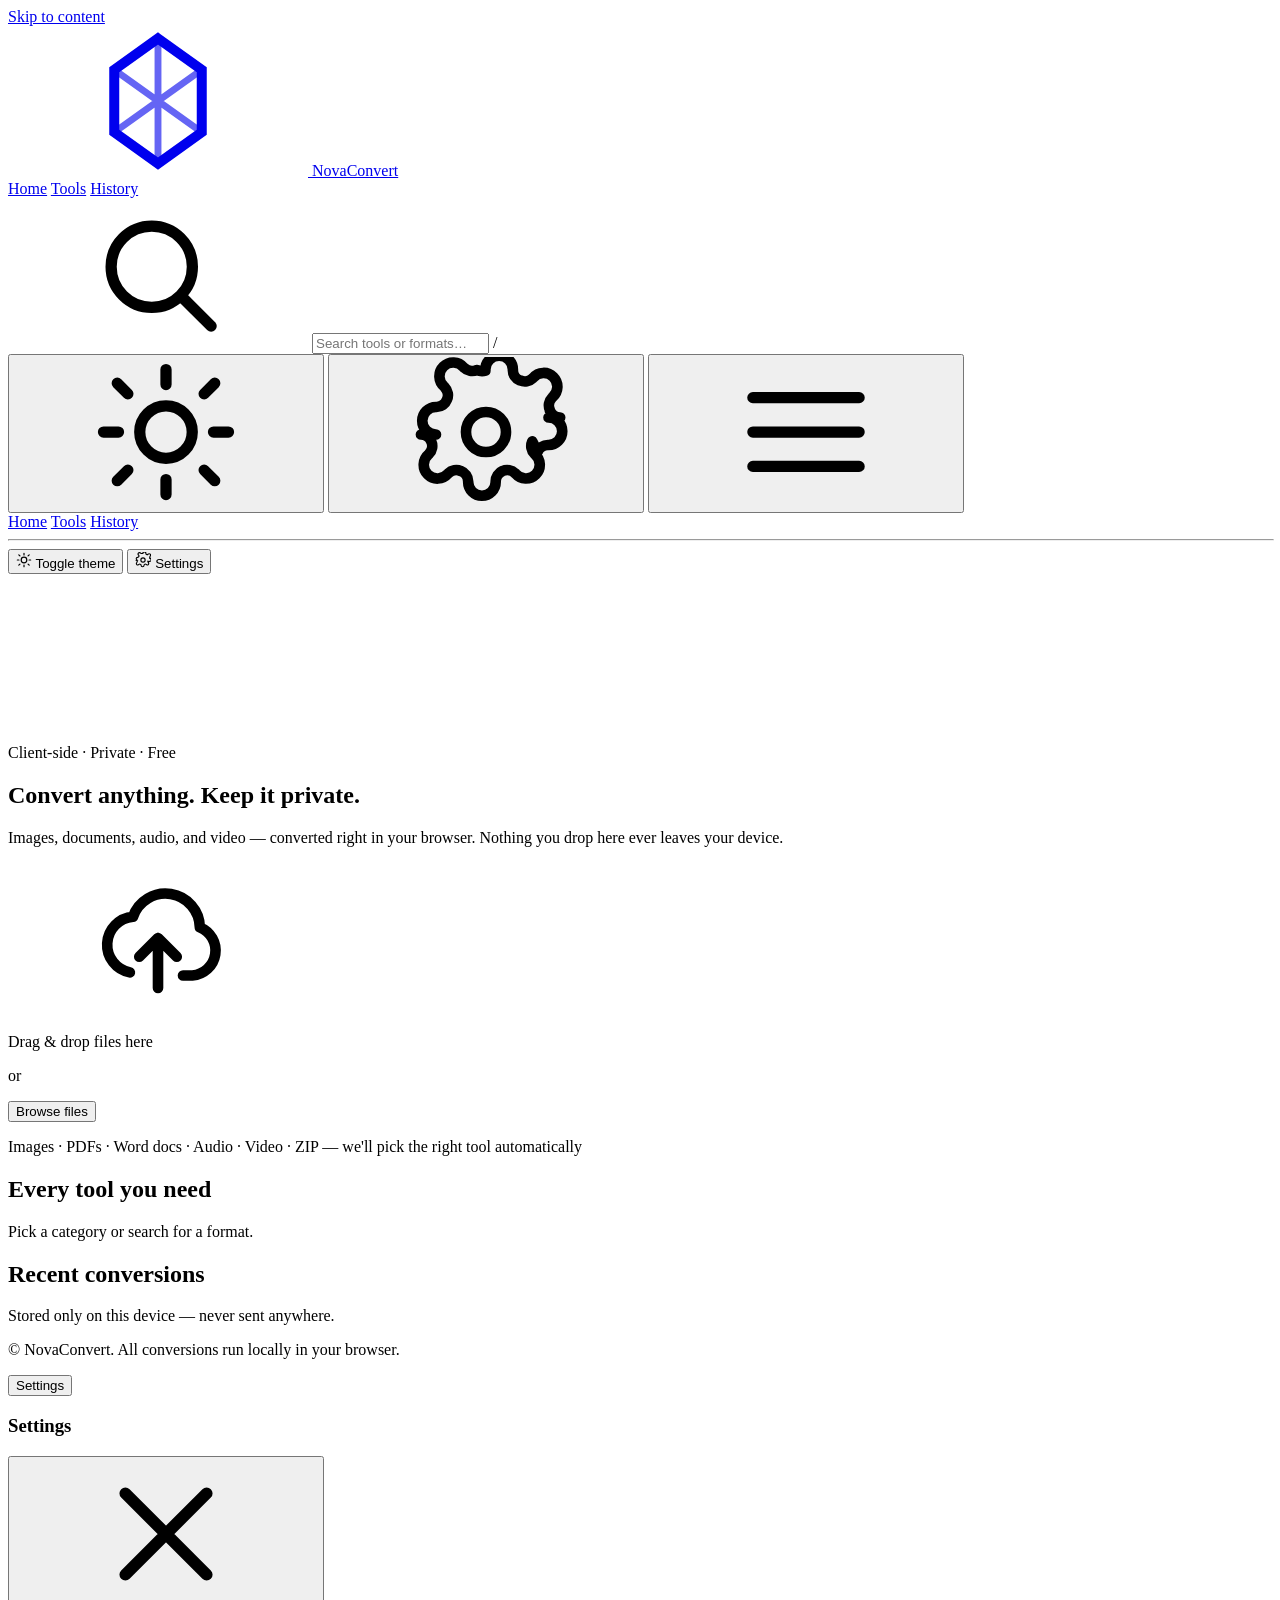
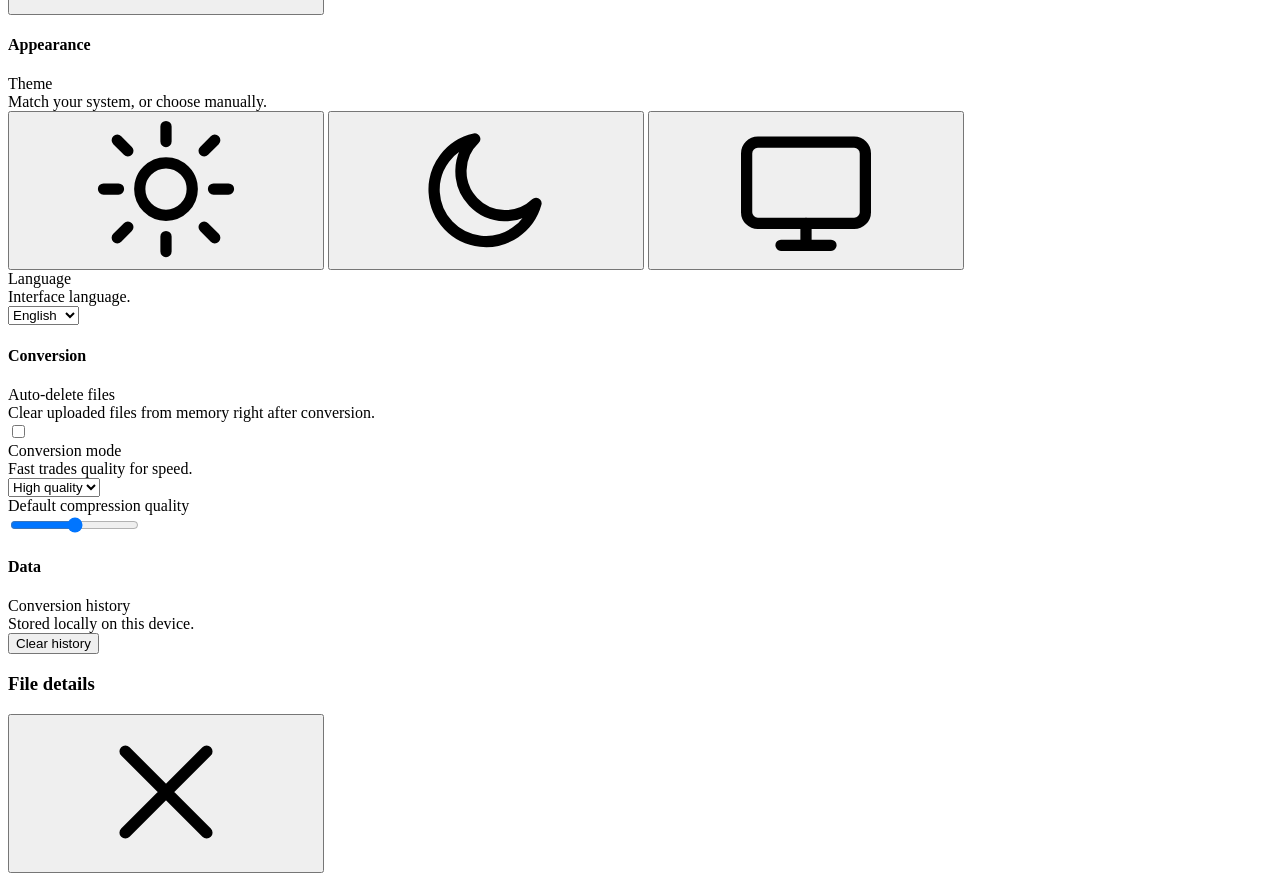
==== index.html @ 2ce9ae07 "Add files via upload" ====
<!DOCTYPE html>
<html lang="en">
<head>
<meta charset="UTF-8">
<meta name="viewport" content="width=device-width, initial-scale=1, viewport-fit=cover">
<title>NovaConvert — Convert Images, PDFs, Audio & Video in Your Browser</title>
<meta name="description" content="A free, private online file converter. Convert images, PDFs, Word docs, audio, and video entirely in your browser — nothing is uploaded to a server.">
<meta name="theme-color" content="#05060d">
<link rel="manifest" href="manifest.json">
<link rel="icon" href="icons/icon.svg" type="image/svg+xml">
<link rel="apple-touch-icon" href="icons/icon.svg">

<link rel="preconnect" href="https://fonts.googleapis.com">
<link rel="preconnect" href="https://fonts.gstatic.com" crossorigin>
<link href="https://fonts.googleapis.com/css2?family=Space+Grotesk:wght@500;600;700&family=Inter:wght@400;500;600;700&family=JetBrains+Mono:wght@400;500&display=swap" rel="stylesheet">

<link rel="stylesheet" href="css/tokens.css">
<link rel="stylesheet" href="css/base.css">
<link rel="stylesheet" href="css/components.css">
<link rel="stylesheet" href="css/animations.css">
<link rel="stylesheet" href="css/responsive.css">

<meta property="og:title" content="NovaConvert — Online File Converter">
<meta property="og:description" content="Convert images, documents, audio, and video entirely in your browser. Private by default.">
<meta property="og:type" content="website">
</head>
<body>
<a class="skip-link" href="#main">Skip to content</a>

<!-- ==================== Icon sprite ==================== -->
<svg style="display:none" aria-hidden="true">
  <defs>
    <g id="_stroke-defaults" fill="none" stroke="currentColor" stroke-width="1.8" stroke-linecap="round" stroke-linejoin="round"></g>

    <symbol id="icon-logo" viewBox="0 0 24 24"><path d="M12 2l7 5v10l-7 5-7-5V7z" fill="none" stroke="currentColor" stroke-width="1.6"/><path class="beam" d="M12 2v20M5 7l14 10M19 7L5 17" stroke="currentColor" stroke-width="1.1" opacity="0.6"/></symbol>

    <symbol id="icon-sun" viewBox="0 0 24 24" fill="none" stroke="currentColor" stroke-width="1.8" stroke-linecap="round"><circle cx="12" cy="12" r="4.2"/><path d="M12 2v2.4M12 19.6V22M4.2 4.2l1.7 1.7M18.1 18.1l1.7 1.7M2 12h2.4M19.6 12H22M4.2 19.8l1.7-1.7M18.1 5.9l1.7-1.7"/></symbol>
    <symbol id="icon-moon" viewBox="0 0 24 24" fill="none" stroke="currentColor" stroke-width="1.8" stroke-linecap="round" stroke-linejoin="round"><path d="M20 14.3A8.3 8.3 0 1110.2 4a6.6 6.6 0 009.8 10.3z"/></symbol>
    <symbol id="icon-monitor" viewBox="0 0 24 24" fill="none" stroke="currentColor" stroke-width="1.8" stroke-linecap="round" stroke-linejoin="round"><rect x="2.5" y="4.5" width="19" height="13" rx="1.8"/><path d="M8 21h8M12 17.5V21"/></symbol>

    <symbol id="icon-search" viewBox="0 0 24 24" fill="none" stroke="currentColor" stroke-width="1.8" stroke-linecap="round"><circle cx="11" cy="11" r="6.5"/><path d="M20.5 20.5l-4.35-4.35"/></symbol>
    <symbol id="icon-star" viewBox="0 0 24 24" fill="none" stroke="currentColor" stroke-width="1.6" stroke-linejoin="round"><path d="M12 3.5l2.6 5.5 6 .7-4.4 4.2 1.1 6-5.3-3-5.3 3 1.1-6-4.4-4.2 6-.7z"/></symbol>
    <symbol id="icon-star-filled" viewBox="0 0 24 24"><path d="M12 3.5l2.6 5.5 6 .7-4.4 4.2 1.1 6-5.3-3-5.3 3 1.1-6-4.4-4.2 6-.7z" fill="currentColor"/></symbol>

    <symbol id="icon-menu" viewBox="0 0 24 24" fill="none" stroke="currentColor" stroke-width="1.8" stroke-linecap="round"><path d="M3.5 6.5h17M3.5 12h17M3.5 17.5h17"/></symbol>
    <symbol id="icon-close" viewBox="0 0 24 24" fill="none" stroke="currentColor" stroke-width="1.9" stroke-linecap="round"><path d="M5.5 5.5l13 13M18.5 5.5l-13 13"/></symbol>
    <symbol id="icon-chevron-left" viewBox="0 0 24 24" fill="none" stroke="currentColor" stroke-width="2" stroke-linecap="round" stroke-linejoin="round"><path d="M15 6l-6 6 6 6"/></symbol>

    <symbol id="icon-upload-cloud" viewBox="0 0 24 24" fill="none" stroke="currentColor" stroke-width="1.7" stroke-linecap="round" stroke-linejoin="round"><path d="M7.5 17.5A4.5 4.5 0 018 8.6a5.5 5.5 0 0110.7 1.7A4 4 0 0117.5 18H16"/><path d="M12 12v8M9 15l3-3 3 3"/></symbol>
    <symbol id="icon-download" viewBox="0 0 24 24" fill="none" stroke="currentColor" stroke-width="1.8" stroke-linecap="round" stroke-linejoin="round"><path d="M12 3v12M8 11l4 4 4-4M4 19h16"/></symbol>
    <symbol id="icon-share" viewBox="0 0 24 24" fill="none" stroke="currentColor" stroke-width="1.8" stroke-linecap="round" stroke-linejoin="round"><circle cx="18" cy="5" r="2.4"/><circle cx="6" cy="12" r="2.4"/><circle cx="18" cy="19" r="2.4"/><path d="M8.2 10.8l7.6-4.2M8.2 13.2l7.6 4.2"/></symbol>
    <symbol id="icon-link" viewBox="0 0 24 24" fill="none" stroke="currentColor" stroke-width="1.8" stroke-linecap="round" stroke-linejoin="round"><path d="M9.5 14.5l5-5M9 6.5l1-1a3.5 3.5 0 015 5l-1 1M15 17.5l-1 1a3.5 3.5 0 01-5-5l1-1"/></symbol>
    <symbol id="icon-trash" viewBox="0 0 24 24" fill="none" stroke="currentColor" stroke-width="1.7" stroke-linecap="round" stroke-linejoin="round"><path d="M4.5 7h15M9 7V5a1.5 1.5 0 011.5-1.5h3A1.5 1.5 0 0115 5v2m2 0-.8 12a2 2 0 01-2 1.9H9.8a2 2 0 01-2-1.9L7 7"/></symbol>
    <symbol id="icon-info" viewBox="0 0 24 24" fill="none" stroke="currentColor" stroke-width="1.8" stroke-linecap="round"><circle cx="12" cy="12" r="9"/><path d="M12 11v5.5M12 8h.01"/></symbol>
    <symbol id="icon-check-circle" viewBox="0 0 24 24" fill="none" stroke="currentColor" stroke-width="1.8" stroke-linecap="round" stroke-linejoin="round"><circle cx="12" cy="12" r="9"/><path class="success-check" d="M7.5 12.5l3 3 6-6.5"/></symbol>
    <symbol id="icon-alert-triangle" viewBox="0 0 24 24" fill="none" stroke="currentColor" stroke-width="1.8" stroke-linecap="round" stroke-linejoin="round"><path d="M12 3.5l10 17H2z"/><path d="M12 10v4.2M12 17h.01"/></symbol>
    <symbol id="icon-history" viewBox="0 0 24 24" fill="none" stroke="currentColor" stroke-width="1.8" stroke-linecap="round" stroke-linejoin="round"><path d="M3 12a9 9 0 109-9 9 9 0 00-7.4 3.9"/><path d="M3 4v4.5h4.5M12 7.5V12l3 2"/></symbol>
    <symbol id="icon-settings" viewBox="0 0 24 24" fill="none" stroke="currentColor" stroke-width="1.7" stroke-linecap="round" stroke-linejoin="round"><circle cx="12" cy="12" r="3.2"/><path d="M19.4 13.5a1.8 1.8 0 00.36 2l.06.06a2.2 2.2 0 11-3.1 3.1l-.07-.06a1.8 1.8 0 00-2-.36 1.8 1.8 0 00-1.1 1.65V20a2.2 2.2 0 01-4.4 0v-.1a1.8 1.8 0 00-1.17-1.65 1.8 1.8 0 00-2 .36l-.06.06a2.2 2.2 0 11-3.1-3.1l.06-.07a1.8 1.8 0 00.36-2 1.8 1.8 0 00-1.65-1.1H4a2.2 2.2 0 010-4.4h.1a1.8 1.8 0 001.65-1.17 1.8 1.8 0 00-.36-2l-.06-.06a2.2 2.2 0 113.1-3.1l.07.06a1.8 1.8 0 002 .36h.08A1.8 1.8 0 0011.9 2.2V2a2.2 2.2 0 014.4 0v.1a1.8 1.8 0 001.1 1.65h.08a1.8 1.8 0 002-.36l.06-.06a2.2 2.2 0 113.1 3.1l-.06.07a1.8 1.8 0 00-.36 2v.08a1.8 1.8 0 001.65 1.1H22a2.2 2.2 0 010 4.4h-.1a1.8 1.8 0 00-1.65 1.1z"/></symbol>

    <symbol id="icon-image" viewBox="0 0 24 24" fill="none" stroke="currentColor" stroke-width="1.7" stroke-linecap="round" stroke-linejoin="round"><rect x="3" y="4" width="18" height="16" rx="2"/><circle cx="8.5" cy="9.5" r="1.6"/><path d="M21 16l-5.5-5.5a2 2 0 00-2.8 0L4 19"/></symbol>
    <symbol id="icon-file-text" viewBox="0 0 24 24" fill="none" stroke="currentColor" stroke-width="1.7" stroke-linecap="round" stroke-linejoin="round"><path d="M6 3h9l4 4v14a1 1 0 01-1 1H6a1 1 0 01-1-1V4a1 1 0 011-1z"/><path d="M15 3v4h4M8 12h8M8 15.5h8M8 8.5h4"/></symbol>
    <symbol id="icon-music" viewBox="0 0 24 24" fill="none" stroke="currentColor" stroke-width="1.7" stroke-linecap="round" stroke-linejoin="round"><path d="M9 18V5.5L20 3v12.5"/><circle cx="6.5" cy="18" r="2.5"/><circle cx="17.5" cy="15.5" r="2.5"/></symbol>
    <symbol id="icon-video" viewBox="0 0 24 24" fill="none" stroke="currentColor" stroke-width="1.7" stroke-linecap="round" stroke-linejoin="round"><rect x="2.5" y="6.5" width="14" height="11" rx="1.8"/><path d="M16.5 10.2l5-3v9.6l-5-3z"/></symbol>
    <symbol id="icon-package" viewBox="0 0 24 24" fill="none" stroke="currentColor" stroke-width="1.7" stroke-linecap="round" stroke-linejoin="round"><path d="M12 2.5l9 5v9l-9 5-9-5v-9z"/><path d="M3 7.5l9 5 9-5M12 12.5V21"/></symbol>
    <symbol id="icon-qr" viewBox="0 0 24 24" fill="none" stroke="currentColor" stroke-width="1.6" stroke-linejoin="round"><rect x="3" y="3" width="6" height="6" rx="1"/><rect x="15" y="3" width="6" height="6" rx="1"/><rect x="3" y="15" width="6" height="6" rx="1"/><path d="M15 15h2.3M19.5 15H21M15 19.5h2.3M19.5 18v3" stroke-linecap="round"/></symbol>
    <symbol id="icon-code" viewBox="0 0 24 24" fill="none" stroke="currentColor" stroke-width="1.8" stroke-linecap="round" stroke-linejoin="round"><path d="M9 8l-5 4 5 4M15 8l5 4-5 4"/></symbol>
    <symbol id="icon-layers" viewBox="0 0 24 24" fill="none" stroke="currentColor" stroke-width="1.7" stroke-linecap="round" stroke-linejoin="round"><path d="M12 3l9 5-9 5-9-5z"/><path d="M3 13l9 5 9-5M3 8l9 5 9-5"/></symbol>
  </defs>
</svg>

<!-- ==================== Header ==================== -->
<header class="site-header">
  <div class="container header-inner">
    <a href="#home" class="logo">
      <svg class="logo-mark"><use href="#icon-logo"></use></svg>
      NovaConvert
    </a>
    <nav class="main-nav" aria-label="Primary">
      <a href="#home" data-i18n="navHome">Home</a>
      <a href="#tools" data-i18n="navTools">Tools</a>
      <a href="#history" data-i18n="navHistory">History</a>
    </nav>
    <div class="header-actions">
      <div class="search-wrap">
        <svg><use href="#icon-search"></use></svg>
        <input type="search" id="searchInput" class="text-input" placeholder="Search tools or formats…" aria-label="Search tools or formats">
        <span class="search-kbd">/</span>
      </div>
      <button class="icon-btn" id="themeToggle" aria-label="Toggle dark or light theme"><svg><use href="#icon-sun"></use></svg></button>
      <button class="icon-btn" id="settingsBtn" aria-label="Open settings"><svg><use href="#icon-settings"></use></svg></button>
      <button class="icon-btn mobile-only" id="navToggle" aria-label="Open menu" aria-expanded="false"><svg><use href="#icon-menu"></use></svg></button>
    </div>
  </div>
</header>

<!-- Mobile nav drawer -->
<div class="nav-drawer" id="navDrawer" data-open="false">
  <div class="nav-drawer-scrim"></div>
  <nav class="nav-drawer-panel" aria-label="Mobile navigation">
    <a href="#home" data-i18n="navHome">Home</a>
    <a href="#tools" data-i18n="navTools">Tools</a>
    <a href="#history" data-i18n="navHistory">History</a>
    <hr style="border-color:var(--surface-border);width:100%">
    <button class="btn btn-ghost btn-block" id="mobileThemeToggle"><svg width="16" height="16"><use href="#icon-sun"></use></svg> Toggle theme</button>
    <button class="btn btn-ghost btn-block" id="mobileSettingsBtn"><svg width="16" height="16"><use href="#icon-settings"></use></svg> Settings</button>
  </nav>
</div>

<main id="main">
  <!-- ==================== Hero ==================== -->
  <section class="hero" id="home">
    <canvas id="auroraCanvas" aria-hidden="true"></canvas>
    <div class="container hero-inner">
      <p class="eyebrow" data-i18n="heroEyebrow">Client-side · Private · Free</p>
      <h1>Convert anything. <span class="grad-text">Keep it private.</span></h1>
      <p class="hero-sub" data-i18n="heroSub">Images, documents, audio, and video — converted right in your browser. Nothing you drop here ever leaves your device.</p>

      <div class="dropzone" id="heroDropzone" tabindex="0" role="button" aria-label="Drop files here or press to browse">
        <svg class="dz-icon"><use href="#icon-upload-cloud"></use></svg>
        <p data-i18n="dzTitle">Drag &amp; drop files here</p>
        <p class="dz-sub">or</p>
        <button class="btn btn-primary" id="browseBtn" type="button" data-i18n="browse">Browse files</button>
        <input type="file" id="fileInput" multiple hidden>
        <p class="dz-hint">Images · PDFs · Word docs · Audio · Video · ZIP — we'll pick the right tool automatically</p>
      </div>

      <div class="hero-stats" id="heroStats"></div>
    </div>
  </section>

  <!-- ==================== Tools ==================== -->
  <section class="section" id="tools">
    <div class="container" id="toolsSection">
      <div class="section-head">
        <div>
          <h2 data-i18n="toolsHeading">Every tool you need</h2>
          <p data-i18n="toolsSub">Pick a category or search for a format.</p>
        </div>
      </div>
      <div class="category-tabs" id="categoryTabs" role="tablist" aria-label="Tool categories"></div>
      <div class="tool-grid" id="toolGrid"></div>
    </div>

    <!-- Workspace: shown when a tool is selected -->
    <div class="container workspace" id="workspace" hidden>
      <button class="back-btn" id="backBtn"><svg width="16" height="16"><use href="#icon-chevron-left"></use></svg> Back to tools</button>

      <div class="workspace-header">
        <div class="tool-title">
          <div class="tool-icon" id="wsIcon"></div>
          <h2 id="wsName"></h2>
        </div>
        <button class="icon-btn" id="favToggle" aria-pressed="false" aria-label="Toggle favorite"><svg><use href="#icon-star"></use></svg></button>
      </div>
      <p class="workspace-desc" id="wsDesc"></p>

      <div class="workspace-grid">
        <div class="ws-upload glass">
          <div class="dropzone dropzone-sm" id="wsDropzone" tabindex="0" role="button">
            <svg class="dz-icon"><use href="#icon-upload-cloud"></use></svg>
            <p>Drag files here or tap to browse</p>
            <input type="file" id="wsFileInput" hidden>
          </div>
          <ul class="file-list" id="fileList"></ul>
        </div>

        <div class="ws-options glass">
          <h3>Options</h3>
          <form id="optionsForm" novalidate></form>
          <div class="ws-actions">
            <button class="btn btn-primary btn-lg btn-block" id="convertBtn" disabled>Convert</button>
            <button class="btn btn-danger-ghost btn-lg" id="cancelBtn" hidden>Cancel</button>
          </div>
          <div class="progress-wrap" id="progressWrap" hidden>
            <div class="progress-bar"><div class="progress-fill" id="progressFill"></div></div>
            <p class="progress-label" id="progressLabel"></p>
          </div>
        </div>
      </div>

      <div class="ws-results glass" id="resultsPanel" hidden>
        <div class="results-header">
          <h3><svg width="20" height="20"><use href="#icon-check-circle"></use></svg> Done</h3>
          <div class="results-savings" id="resultsSavings"></div>
        </div>
        <ul class="results-list" id="resultsList"></ul>
        <div class="results-actions">
          <button class="btn btn-primary" id="downloadAllBtn">Download all as ZIP</button>
          <button class="btn btn-ghost" id="convertMoreBtn">Convert more files</button>
        </div>
      </div>
    </div>
  </section>

  <!-- ==================== History ==================== -->
  <section class="section" id="history">
    <div class="container">
      <div class="section-head">
        <div>
          <h2 data-i18n="historyHeading">Recent conversions</h2>
          <p>Stored only on this device — never sent anywhere.</p>
        </div>
      </div>
      <ul class="history-list" id="historyList"></ul>
    </div>
  </section>
</main>

<!-- ==================== Footer ==================== -->
<footer class="site-footer">
  <div class="container footer-inner">
    <p>© <span id="year"></span> NovaConvert. All conversions run locally in your browser.</p>
    <div class="footer-links">
      <button type="button" id="footerSettingsBtn">Settings</button>
    </div>
  </div>
</footer>

<!-- ==================== Settings modal ==================== -->
<div class="modal-layer" id="settingsModal" data-open="false" role="dialog" aria-modal="true" aria-labelledby="settingsTitle">
  <div class="modal-scrim"></div>
  <div class="modal-panel glass">
    <div class="modal-head">
      <h3 id="settingsTitle">Settings</h3>
      <button class="icon-btn" data-close-modal aria-label="Close settings" data-autofocus><svg><use href="#icon-close"></use></svg></button>
    </div>

    <div class="modal-section">
      <h4>Appearance</h4>
      <div class="settings-row">
        <div><div class="settings-row-label">Theme</div><div class="settings-row-desc">Match your system, or choose manually.</div></div>
        <div class="theme-switch">
          <button data-theme-option="light" aria-pressed="false" aria-label="Light theme"><svg><use href="#icon-sun"></use></svg></button>
          <button data-theme-option="dark" aria-pressed="false" aria-label="Dark theme"><svg><use href="#icon-moon"></use></svg></button>
          <button data-theme-option="system" aria-pressed="false" aria-label="System theme"><svg><use href="#icon-monitor"></use></svg></button>
        </div>
      </div>
      <div class="settings-row">
        <div><div class="settings-row-label">Language</div><div class="settings-row-desc">Interface language.</div></div>
        <select class="select" id="languageSelect" style="width:auto">
          <option value="en">English</option>
          <option value="es">Español</option>
          <option value="hi">हिन्दी</option>
        </select>
      </div>
    </div>

    <div class="modal-section">
      <h4>Conversion</h4>
      <div class="settings-row">
        <div><div class="settings-row-label">Auto-delete files</div><div class="settings-row-desc">Clear uploaded files from memory right after conversion.</div></div>
        <label class="switch"><input type="checkbox" id="autoDeleteToggle"><span class="switch-track"></span></label>
      </div>
      <div class="settings-row">
        <div><div class="settings-row-label">Conversion mode</div><div class="settings-row-desc">Fast trades quality for speed.</div></div>
        <select class="select" id="qualityModeSelect" style="width:auto">
          <option value="high">High quality</option>
          <option value="fast">Fast</option>
        </select>
      </div>
      <div class="settings-row" style="flex-direction:column;align-items:stretch;gap:var(--sp-2)">
        <div class="settings-row-label">Default compression quality <span id="defaultQualityValue" style="color:var(--text-tertiary);font-weight:400"></span></div>
        <input class="range" type="range" id="defaultQualityRange" min="0.1" max="1" step="0.05">
      </div>
    </div>

    <div class="modal-section">
      <h4>Data</h4>
      <div class="settings-row">
        <div><div class="settings-row-label">Conversion history</div><div class="settings-row-desc">Stored locally on this device.</div></div>
        <button class="btn btn-danger-ghost btn-sm" id="clearHistoryBtn">Clear history</button>
      </div>
    </div>
  </div>
</div>

<!-- ==================== Metadata modal ==================== -->
<div class="modal-layer" id="metadataModal" data-open="false" role="dialog" aria-modal="true" aria-labelledby="metadataTitle">
  <div class="modal-scrim"></div>
  <div class="modal-panel glass">
    <div class="modal-head">
      <h3 id="metadataTitle">File details</h3>
      <button class="icon-btn" data-close-modal aria-label="Close" data-autofocus><svg><use href="#icon-close"></use></svg></button>
    </div>
    <dl class="meta-grid" id="metadataGrid"></dl>
  </div>
</div>

<!-- ==================== Toasts ==================== -->
<div class="toast-region" id="toastRegion" aria-live="polite"></div>

<script type="module" src="js/app.js"></script>
<script>
  document.getElementById("footerSettingsBtn")?.addEventListener("click", () => document.getElementById("settingsBtn").click());
</script>
</body>
</html>
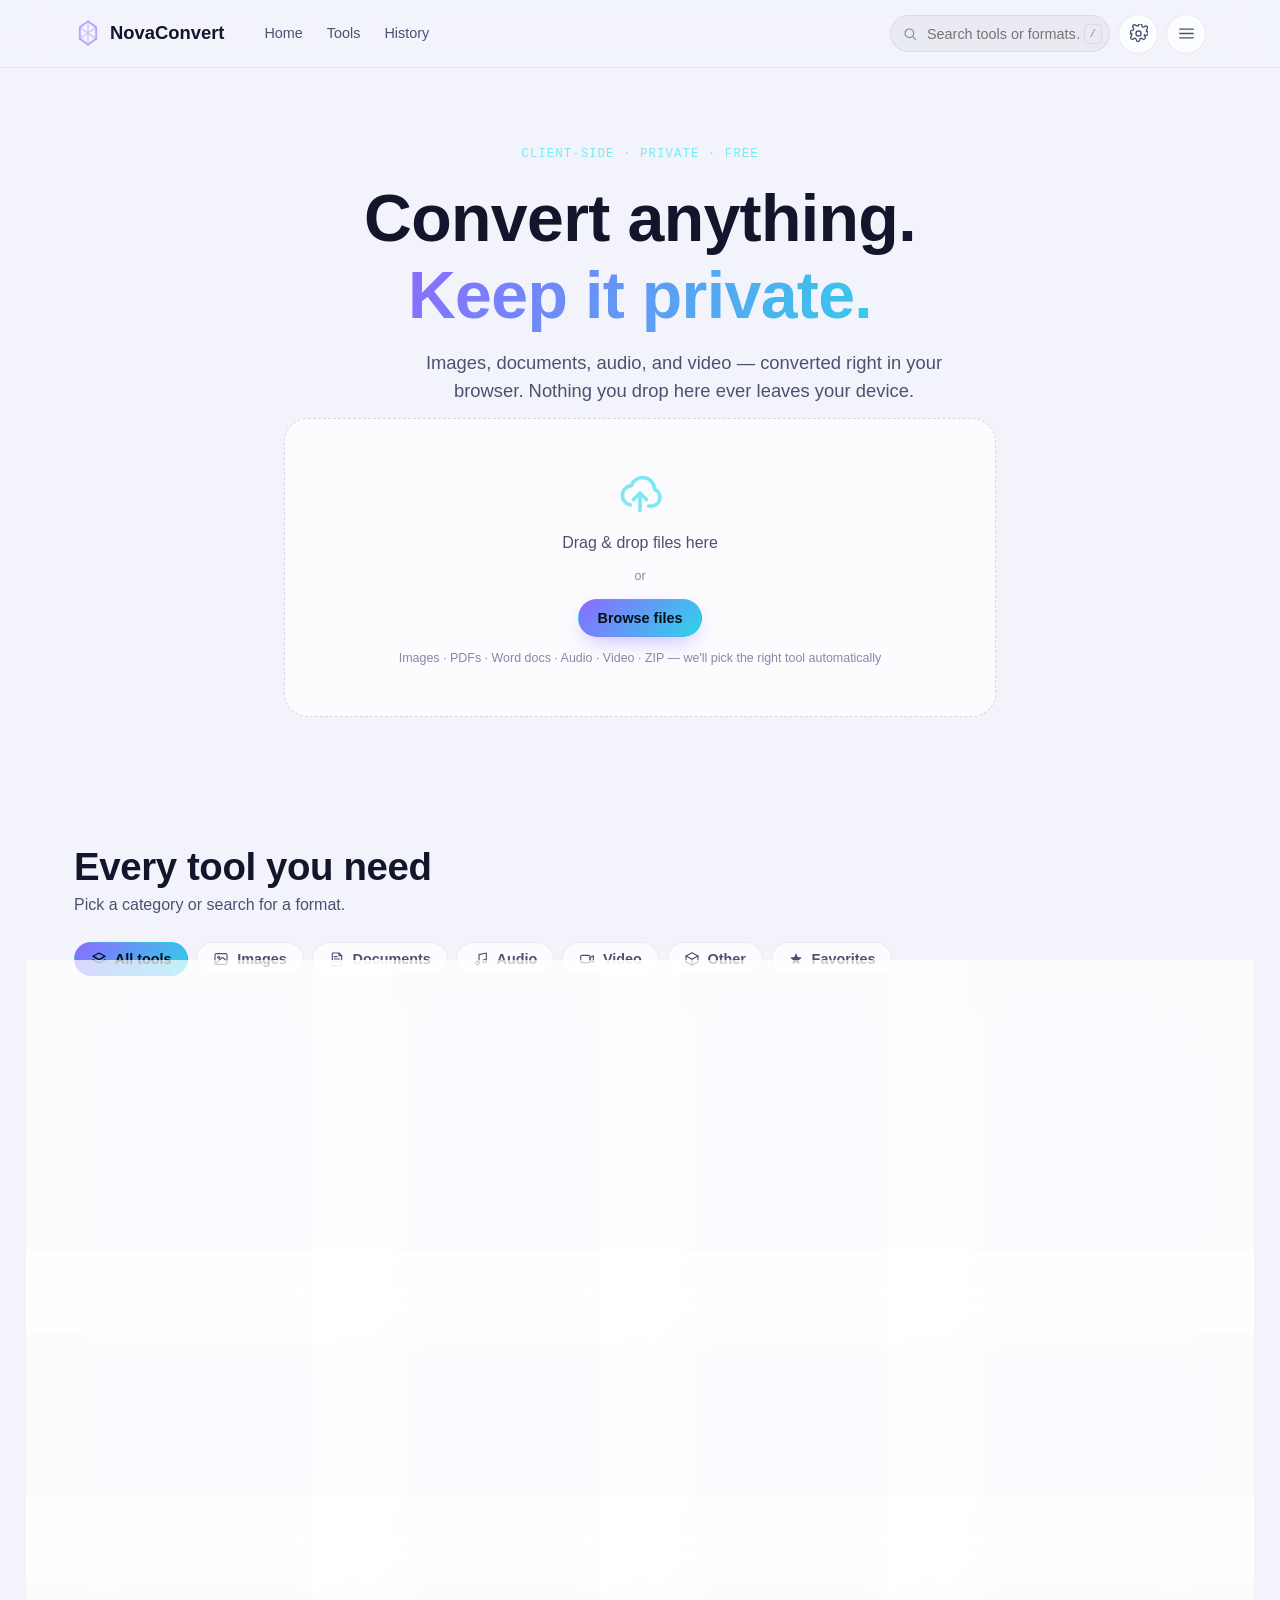
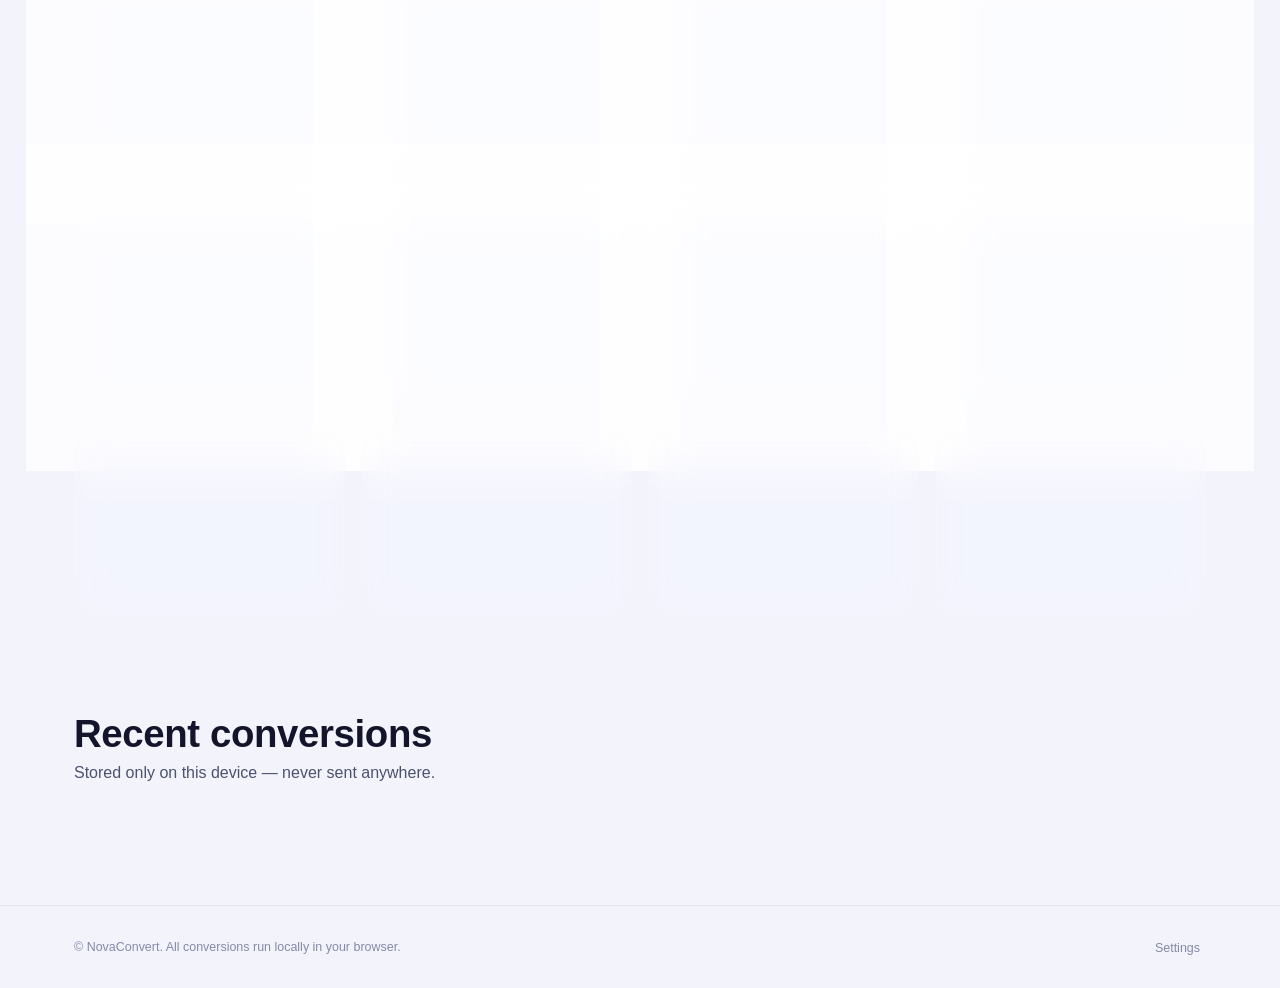
==== commit aa677169: "Remove theme toggle button from index.html Removed theme toggle button from the header and mobile na" ====
--- a/index.html
+++ b/index.html
@@ -86,7 +86,7 @@
         <input type="search" id="searchInput" class="text-input" placeholder="Search tools or formats…" aria-label="Search tools or formats">
         <span class="search-kbd">/</span>
       </div>
-      <button class="icon-btn" id="themeToggle" aria-label="Toggle dark or light theme"><svg><use href="#icon-sun"></use></svg></button>
+
       <button class="icon-btn" id="settingsBtn" aria-label="Open settings"><svg><use href="#icon-settings"></use></svg></button>
       <button class="icon-btn mobile-only" id="navToggle" aria-label="Open menu" aria-expanded="false"><svg><use href="#icon-menu"></use></svg></button>
     </div>
@@ -101,7 +101,7 @@
     <a href="#tools" data-i18n="navTools">Tools</a>
     <a href="#history" data-i18n="navHistory">History</a>
     <hr style="border-color:var(--surface-border);width:100%">
-    <button class="btn btn-ghost btn-block" id="mobileThemeToggle"><svg width="16" height="16"><use href="#icon-sun"></use></svg> Toggle theme</button>
+    
     <button class="btn btn-ghost btn-block" id="mobileSettingsBtn"><svg width="16" height="16"><use href="#icon-settings"></use></svg> Settings</button>
   </nav>
 </div>
@@ -294,4 +294,4 @@
   document.getElementById("footerSettingsBtn")?.addEventListener("click", () => document.getElementById("settingsBtn").click());
 </script>
 </body>
-</html>+</html>
--- a/css/tokens.css
+++ b/css/tokens.css
@@ -0,0 +1,96 @@
+/* ==========================================================================
+   NovaConvert — Design Tokens
+   Deep-space glassmorphism theme: navy void + violet/cyan aurora accents.
+   Every color, radius, and timing value used across the app is defined here
+   so the whole visual identity can be retuned from one file.
+   ========================================================================== */
+
+:root {
+  /* ---- Brand accents (stable across themes) ---- */
+  --violet: #8b6bff;
+  --violet-soft: #b4a3ff;
+  --cyan: #2dd4e8;
+  --cyan-soft: #7ee8f2;
+  --magenta: #ff6b9d;
+  --success: #34d399;
+  --warning: #fbbf24;
+  --danger: #f87171;
+
+  --gradient-aurora: linear-gradient(120deg, var(--violet) 0%, var(--cyan) 55%, var(--magenta) 100%);
+  --gradient-brand: linear-gradient(135deg, var(--violet) 0%, var(--cyan) 100%);
+
+  /* ---- Type ---- */
+  --font-display: "Space Grotesk", "Segoe UI", sans-serif;
+  --font-body: "Inter", "Segoe UI", sans-serif;
+  --font-mono: "JetBrains Mono", "Consolas", monospace;
+
+  --fs-xs: clamp(0.72rem, 0.7rem + 0.1vw, 0.78rem);
+  --fs-sm: clamp(0.84rem, 0.8rem + 0.15vw, 0.9rem);
+  --fs-base: clamp(0.95rem, 0.92rem + 0.2vw, 1rem);
+  --fs-md: clamp(1.05rem, 1rem + 0.3vw, 1.15rem);
+  --fs-lg: clamp(1.3rem, 1.2rem + 0.5vw, 1.6rem);
+  --fs-xl: clamp(1.8rem, 1.5rem + 1.2vw, 2.4rem);
+  --fs-hero: clamp(2.4rem, 1.9rem + 2.8vw, 4.2rem);
+
+  /* ---- Spacing scale ---- */
+  --sp-1: 0.25rem;
+  --sp-2: 0.5rem;
+  --sp-3: 0.75rem;
+  --sp-4: 1rem;
+  --sp-5: 1.5rem;
+  --sp-6: 2rem;
+  --sp-7: 3rem;
+  --sp-8: 4.5rem;
+
+  /* ---- Shape & motion ---- */
+  --radius-sm: 10px;
+  --radius-md: 16px;
+  --radius-lg: 24px;
+  --radius-pill: 999px;
+
+  --ease-out: cubic-bezier(0.16, 1, 0.3, 1);
+  --ease-spring: cubic-bezier(0.34, 1.56, 0.64, 1);
+  --dur-fast: 150ms;
+  --dur-med: 300ms;
+  --dur-slow: 550ms;
+
+  --shadow-glass: 0 8px 32px rgba(6, 8, 20, 0.28);
+  --shadow-lift: 0 20px 60px rgba(6, 8, 20, 0.45);
+
+  --header-h: 68px;
+}
+
+/* ---- Dark theme (default) ---- */
+:root,
+[data-theme="dark"] {
+  --bg: #05060d;
+  --bg-alt: #090b16;
+  --surface: rgba(255, 255, 255, 0.045);
+  --surface-strong: rgba(255, 255, 255, 0.07);
+  --surface-border: rgba(255, 255, 255, 0.09);
+  --surface-border-hover: rgba(255, 255, 255, 0.18);
+  --text-primary: #eef1fb;
+  --text-secondary: #9aa2c2;
+  --text-tertiary: #5c6389;
+  --input-bg: rgba(255, 255, 255, 0.05);
+  --scrim: rgba(3, 4, 10, 0.72);
+  --star: #ffd166;
+  color-scheme: dark;
+}
+
+/* ---- Light theme ---- */
+[data-theme="light"] {
+  --bg: #f3f4fb;
+  --bg-alt: #ffffff;
+  --surface: rgba(255, 255, 255, 0.7);
+  --surface-strong: rgba(255, 255, 255, 0.92);
+  --surface-border: rgba(30, 32, 60, 0.08);
+  --surface-border-hover: rgba(30, 32, 60, 0.16);
+  --text-primary: #14152a;
+  --text-secondary: #4c5170;
+  --text-tertiary: #8489a8;
+  --input-bg: rgba(20, 21, 42, 0.04);
+  --scrim: rgba(20, 22, 40, 0.4);
+  --star: #f5a623;
+  color-scheme: light;
+}
--- a/css/base.css
+++ b/css/base.css
@@ -0,0 +1,258 @@
+/* ==========================================================================
+   NovaConvert — Base
+   Reset, typography, and small reusable utilities (buttons, glass panels,
+   form controls). Component-specific layout lives in components.css.
+   ========================================================================== */
+
+*,
+*::before,
+*::after {
+  box-sizing: border-box;
+}
+
+html {
+  scroll-behavior: smooth;
+}
+
+@media (prefers-reduced-motion: reduce) {
+  html {
+    scroll-behavior: auto;
+  }
+  *,
+  *::before,
+  *::after {
+    animation-duration: 0.001ms !important;
+    animation-iteration-count: 1 !important;
+    transition-duration: 0.001ms !important;
+    scroll-behavior: auto !important;
+  }
+}
+
+body {
+  margin: 0;
+  background: var(--bg);
+  color: var(--text-primary);
+  font-family: var(--font-body);
+  font-size: var(--fs-base);
+  line-height: 1.55;
+  -webkit-font-smoothing: antialiased;
+  transition: background var(--dur-med) var(--ease-out), color var(--dur-med) var(--ease-out);
+}
+
+h1, h2, h3, h4 {
+  font-family: var(--font-display);
+  line-height: 1.15;
+  margin: 0 0 var(--sp-3);
+  letter-spacing: -0.01em;
+}
+
+h1 { font-size: var(--fs-hero); }
+h2 { font-size: var(--fs-xl); }
+h3 { font-size: var(--fs-lg); }
+
+p { margin: 0 0 var(--sp-3); color: var(--text-secondary); }
+
+a { color: inherit; text-decoration: none; }
+
+button, input, select, textarea {
+  font-family: inherit;
+  color: inherit;
+}
+
+img, svg { display: block; max-width: 100%; }
+
+ul { list-style: none; margin: 0; padding: 0; }
+
+/* ---- Focus ring: consistent, visible, keyboard-only ---- */
+:focus { outline: none; }
+:focus-visible {
+  outline: 2px solid var(--cyan);
+  outline-offset: 3px;
+  border-radius: 4px;
+}
+
+/* ---- Scrollbar ---- */
+* { scrollbar-width: thin; scrollbar-color: var(--surface-border-hover) transparent; }
+*::-webkit-scrollbar { width: 8px; height: 8px; }
+*::-webkit-scrollbar-thumb { background: var(--surface-border-hover); border-radius: var(--radius-pill); }
+
+/* ---- Layout utilities ---- */
+.container {
+  width: 100%;
+  max-width: 1180px;
+  margin-inline: auto;
+  padding-inline: var(--sp-5);
+}
+
+.sr-only {
+  position: absolute;
+  width: 1px; height: 1px;
+  padding: 0; margin: -1px;
+  overflow: hidden;
+  clip: rect(0, 0, 0, 0);
+  white-space: nowrap;
+  border: 0;
+}
+
+.skip-link {
+  position: absolute;
+  top: -60px; left: var(--sp-4);
+  background: var(--cyan);
+  color: #04121a;
+  padding: var(--sp-2) var(--sp-4);
+  border-radius: var(--radius-sm);
+  font-weight: 600;
+  z-index: 999;
+  transition: top var(--dur-fast) var(--ease-out);
+}
+.skip-link:focus { top: var(--sp-4); }
+
+.grad-text {
+  background: var(--gradient-aurora);
+  background-size: 200% 200%;
+  -webkit-background-clip: text;
+  background-clip: text;
+  color: transparent;
+  animation: aurora-shift 8s ease-in-out infinite;
+}
+
+.eyebrow {
+  display: inline-flex;
+  align-items: center;
+  gap: var(--sp-2);
+  font-family: var(--font-mono);
+  font-size: var(--fs-xs);
+  letter-spacing: 0.08em;
+  text-transform: uppercase;
+  color: var(--cyan-soft);
+}
+
+.hidden { display: none !important; }
+.mobile-only { display: none; }
+
+/* ---- Glass surface ---- */
+.glass {
+  background: var(--surface);
+  border: 1px solid var(--surface-border);
+  border-radius: var(--radius-lg);
+  backdrop-filter: blur(20px) saturate(140%);
+  -webkit-backdrop-filter: blur(20px) saturate(140%);
+  box-shadow: var(--shadow-glass);
+  transition: border-color var(--dur-med) var(--ease-out), transform var(--dur-med) var(--ease-out), box-shadow var(--dur-med) var(--ease-out);
+}
+
+/* ---- Buttons ---- */
+.btn {
+  display: inline-flex;
+  align-items: center;
+  justify-content: center;
+  gap: var(--sp-2);
+  font-family: var(--font-body);
+  font-weight: 600;
+  font-size: var(--fs-sm);
+  border-radius: var(--radius-pill);
+  border: 1px solid transparent;
+  padding: 0.7em 1.3em;
+  cursor: pointer;
+  transition: transform var(--dur-fast) var(--ease-spring), box-shadow var(--dur-med) var(--ease-out),
+    background var(--dur-fast) var(--ease-out), border-color var(--dur-fast) var(--ease-out), opacity var(--dur-fast);
+  white-space: nowrap;
+}
+.btn svg { width: 1.1em; height: 1.1em; flex-shrink: 0; }
+.btn:active { transform: scale(0.96); }
+.btn:disabled { opacity: 0.45; cursor: not-allowed; transform: none; }
+
+.btn-primary {
+  background: var(--gradient-brand);
+  color: #041018;
+  box-shadow: 0 8px 24px -8px rgba(139, 107, 255, 0.6);
+}
+.btn-primary:hover:not(:disabled) { box-shadow: 0 10px 30px -6px rgba(139, 107, 255, 0.75); transform: translateY(-1px); }
+
+.btn-ghost {
+  background: var(--surface);
+  border-color: var(--surface-border);
+  color: var(--text-primary);
+}
+.btn-ghost:hover { border-color: var(--surface-border-hover); background: var(--surface-strong); }
+
+.btn-danger-ghost {
+  background: transparent;
+  border-color: rgba(248, 113, 113, 0.35);
+  color: var(--danger);
+}
+.btn-danger-ghost:hover { background: rgba(248, 113, 113, 0.1); }
+
+.btn-lg { padding: 0.85em 1.8em; font-size: var(--fs-base); }
+.btn-sm { padding: 0.45em 0.9em; font-size: var(--fs-xs); }
+.btn-block { width: 100%; }
+
+.icon-btn {
+  width: 40px; height: 40px;
+  display: inline-flex; align-items: center; justify-content: center;
+  border-radius: var(--radius-pill);
+  background: var(--surface);
+  border: 1px solid var(--surface-border);
+  color: var(--text-secondary);
+  cursor: pointer;
+  transition: all var(--dur-fast) var(--ease-out);
+  flex-shrink: 0;
+}
+.icon-btn svg { width: 19px; height: 19px; }
+.icon-btn:hover { color: var(--text-primary); border-color: var(--surface-border-hover); background: var(--surface-strong); }
+.icon-btn[aria-pressed="true"] { color: var(--star); border-color: rgba(255, 209, 102, 0.4); }
+
+/* ---- Form controls ---- */
+.field { display: flex; flex-direction: column; gap: var(--sp-2); margin-bottom: var(--sp-4); }
+.field label { font-size: var(--fs-sm); font-weight: 600; color: var(--text-primary); display: flex; justify-content: space-between; gap: var(--sp-2); }
+.field .field-hint { font-weight: 400; color: var(--text-tertiary); font-family: var(--font-mono); font-size: var(--fs-xs); }
+
+.select, .text-input {
+  width: 100%;
+  background: var(--input-bg);
+  border: 1px solid var(--surface-border);
+  border-radius: var(--radius-sm);
+  padding: 0.65em 0.9em;
+  font-size: var(--fs-sm);
+  color: var(--text-primary);
+  transition: border-color var(--dur-fast);
+}
+.select:focus-visible, .text-input:focus-visible { border-color: var(--cyan); }
+textarea.text-input { resize: vertical; min-height: 90px; font-family: var(--font-mono); }
+
+.range {
+  -webkit-appearance: none;
+  appearance: none;
+  width: 100%;
+  height: 6px;
+  border-radius: var(--radius-pill);
+  background: var(--input-bg);
+  outline: none;
+}
+.range::-webkit-slider-thumb {
+  -webkit-appearance: none;
+  width: 18px; height: 18px;
+  border-radius: 50%;
+  background: var(--gradient-brand);
+  cursor: pointer;
+  box-shadow: 0 2px 8px rgba(139, 107, 255, 0.5);
+  border: 2px solid var(--bg-alt);
+}
+.range::-moz-range-thumb {
+  width: 18px; height: 18px;
+  border-radius: 50%;
+  background: var(--gradient-brand);
+  cursor: pointer;
+  border: 2px solid var(--bg-alt);
+}
+
+.checkbox-row { display: flex; align-items: center; gap: var(--sp-3); cursor: pointer; }
+.checkbox-row input[type="checkbox"] {
+  width: 20px; height: 20px;
+  accent-color: var(--violet);
+  cursor: pointer;
+}
+
+.pair-inputs { display: flex; align-items: center; gap: var(--sp-2); }
+.pair-inputs .text-input { text-align: center; }
+.pair-inputs .x { color: var(--text-tertiary); font-family: var(--font-mono); }
--- a/css/components.css
+++ b/css/components.css
@@ -0,0 +1,296 @@
+/* ==========================================================================
+   NovaConvert — Components
+   ========================================================================== */
+
+/* ---------------- Header ---------------- */
+.site-header {
+  position: sticky;
+  top: 0;
+  z-index: 60;
+  height: var(--header-h);
+  display: flex;
+  align-items: center;
+  background: color-mix(in srgb, var(--bg) 78%, transparent);
+  backdrop-filter: blur(16px);
+  -webkit-backdrop-filter: blur(16px);
+  border-bottom: 1px solid var(--surface-border);
+}
+.header-inner { display: flex; align-items: center; gap: var(--sp-5); }
+
+.logo { display: flex; align-items: center; gap: var(--sp-2); font-family: var(--font-display); font-weight: 700; font-size: 1.15rem; flex-shrink: 0; }
+.logo-mark { width: 28px; height: 28px; color: var(--violet-soft); }
+.logo-mark .beam { color: var(--cyan); }
+
+.main-nav { display: flex; align-items: center; gap: var(--sp-5); margin-inline-start: var(--sp-4); }
+.main-nav a { font-size: var(--fs-sm); font-weight: 500; color: var(--text-secondary); position: relative; padding: var(--sp-1) 0; transition: color var(--dur-fast); }
+.main-nav a:hover, .main-nav a.active { color: var(--text-primary); }
+.main-nav a.active::after {
+  content: ""; position: absolute; left: 0; right: 0; bottom: -10px; height: 2px;
+  background: var(--gradient-brand); border-radius: var(--radius-pill);
+}
+
+.header-actions { display: flex; align-items: center; gap: var(--sp-2); margin-inline-start: auto; }
+
+.search-wrap { position: relative; }
+.search-wrap svg { position: absolute; left: 12px; top: 50%; transform: translateY(-50%); width: 16px; height: 16px; color: var(--text-tertiary); pointer-events: none; }
+#searchInput { width: 220px; padding-inline-start: 36px; border-radius: var(--radius-pill); }
+.search-kbd {
+  position: absolute; right: 8px; top: 50%; transform: translateY(-50%);
+  font-family: var(--font-mono); font-size: 0.65rem; color: var(--text-tertiary);
+  border: 1px solid var(--surface-border); border-radius: 4px; padding: 1px 5px; pointer-events: none;
+}
+
+/* Mobile nav drawer */
+.nav-drawer {
+  position: fixed; inset: 0; z-index: 90;
+  visibility: hidden;
+}
+.nav-drawer[data-open="true"] { visibility: visible; }
+.nav-drawer-scrim {
+  position: absolute; inset: 0; background: var(--scrim);
+  opacity: 0; transition: opacity var(--dur-med) var(--ease-out);
+}
+.nav-drawer[data-open="true"] .nav-drawer-scrim { opacity: 1; }
+.nav-drawer-panel {
+  position: absolute; top: 0; right: 0; bottom: 0; width: min(300px, 82vw);
+  background: var(--bg-alt); border-left: 1px solid var(--surface-border);
+  padding: var(--sp-6) var(--sp-5);
+  transform: translateX(100%);
+  transition: transform var(--dur-med) var(--ease-out);
+  display: flex; flex-direction: column; gap: var(--sp-5);
+}
+.nav-drawer[data-open="true"] .nav-drawer-panel { transform: translateX(0); }
+.nav-drawer-panel a { font-family: var(--font-display); font-size: var(--fs-md); font-weight: 600; color: var(--text-primary); }
+
+/* ---------------- Hero ---------------- */
+.hero { position: relative; padding-block: var(--sp-8) var(--sp-7); overflow: hidden; isolation: isolate; }
+#auroraCanvas { position: absolute; inset: -10% -10%; z-index: -1; opacity: 0.65; }
+.hero-inner { max-width: 760px; text-align: center; margin-inline: auto; }
+.hero-inner .eyebrow { justify-content: center; margin-bottom: var(--sp-4); }
+.hero-inner h1 { margin-bottom: var(--sp-4); }
+.hero-sub { font-size: var(--fs-md); max-width: 560px; margin-inline: auto var(--sp-6); }
+
+.dropzone {
+  position: relative;
+  border: 1.5px dashed var(--surface-border-hover);
+  border-radius: var(--radius-lg);
+  background: var(--surface);
+  backdrop-filter: blur(20px);
+  padding: var(--sp-7) var(--sp-5);
+  display: flex; flex-direction: column; align-items: center; gap: var(--sp-3);
+  cursor: pointer;
+  transition: all var(--dur-med) var(--ease-out);
+}
+.dropzone::before {
+  content: ""; position: absolute; inset: 0; border-radius: var(--radius-lg);
+  padding: 1.5px; background: var(--gradient-aurora); background-size: 200% 200%;
+  -webkit-mask: linear-gradient(#000 0 0) content-box, linear-gradient(#000 0 0);
+  -webkit-mask-composite: xor; mask-composite: exclude;
+  opacity: 0; transition: opacity var(--dur-med) var(--ease-out);
+  animation: aurora-shift 6s ease-in-out infinite;
+}
+.dropzone:hover, .dropzone:focus-visible { transform: translateY(-2px); box-shadow: var(--shadow-lift); }
+.dropzone:hover::before, .dropzone.drag-over::before, .dropzone:focus-visible::before { opacity: 1; }
+.dropzone.drag-over { transform: scale(1.015); }
+.dz-icon { width: 52px; height: 52px; color: var(--cyan-soft); animation: float-y 4s ease-in-out infinite; }
+.dropzone p { margin: 0; }
+.dz-sub { font-size: var(--fs-xs); color: var(--text-tertiary); }
+.dz-hint { font-size: var(--fs-xs); color: var(--text-tertiary); margin-top: var(--sp-2); }
+
+.dropzone-sm { padding: var(--sp-5); }
+.dropzone-sm .dz-icon { width: 34px; height: 34px; }
+
+.hero-stats { display: flex; justify-content: center; gap: var(--sp-6); margin-top: var(--sp-6); flex-wrap: wrap; }
+.hero-stat { text-align: center; }
+.hero-stat strong { display: block; font-family: var(--font-display); font-size: var(--fs-lg); color: var(--text-primary); }
+.hero-stat span { font-size: var(--fs-xs); color: var(--text-tertiary); text-transform: uppercase; letter-spacing: 0.05em; }
+
+/* ---------------- Section shell ---------------- */
+.section { padding-block: var(--sp-7); }
+.section-head { display: flex; align-items: flex-end; justify-content: space-between; gap: var(--sp-4); margin-bottom: var(--sp-5); flex-wrap: wrap; }
+.section-head h2 { margin-bottom: var(--sp-1); }
+.section-head p { margin: 0; }
+
+/* ---------------- Category tabs ---------------- */
+.category-tabs { display: flex; gap: var(--sp-2); flex-wrap: wrap; margin-bottom: var(--sp-5); }
+.cat-tab {
+  display: inline-flex; align-items: center; gap: var(--sp-2);
+  padding: 0.55em 1.1em; border-radius: var(--radius-pill);
+  background: var(--surface); border: 1px solid var(--surface-border);
+  font-size: var(--fs-sm); font-weight: 600; color: var(--text-secondary); cursor: pointer;
+  transition: all var(--dur-fast) var(--ease-out);
+}
+.cat-tab svg { width: 16px; height: 16px; }
+.cat-tab:hover { color: var(--text-primary); border-color: var(--surface-border-hover); }
+.cat-tab[aria-pressed="true"] { background: var(--gradient-brand); color: #041018; border-color: transparent; }
+
+/* ---------------- Tool cards ---------------- */
+.tool-grid {
+  display: grid;
+  grid-template-columns: repeat(auto-fill, minmax(230px, 1fr));
+  gap: var(--sp-4);
+}
+.tool-card {
+  padding: var(--sp-5);
+  display: flex; flex-direction: column; gap: var(--sp-3);
+  cursor: pointer; text-align: left; position: relative;
+  animation: fade-in-up var(--dur-slow) var(--ease-out) both;
+}
+.tool-card:hover { transform: translateY(-4px); border-color: var(--surface-border-hover); box-shadow: var(--shadow-lift); }
+.tool-card-top { display: flex; align-items: flex-start; justify-content: space-between; }
+.tool-icon {
+  width: 46px; height: 46px; border-radius: var(--radius-md);
+  display: flex; align-items: center; justify-content: center;
+  background: var(--gradient-brand); color: #041018; flex-shrink: 0;
+}
+.tool-icon svg { width: 24px; height: 24px; }
+.tool-card h3 { font-size: var(--fs-md); margin-bottom: 0; }
+.tool-card p { font-size: var(--fs-sm); margin: 0; }
+.tool-fav {
+  width: 32px; height: 32px; border-radius: 50%; border: none; background: transparent;
+  color: var(--text-tertiary); cursor: pointer; display: flex; align-items: center; justify-content: center;
+  transition: color var(--dur-fast), transform var(--dur-fast) var(--ease-spring);
+}
+.tool-fav svg { width: 18px; height: 18px; }
+.tool-fav[aria-pressed="true"] { color: var(--star); }
+.tool-fav:hover { transform: scale(1.15); }
+.tool-tags { display: flex; gap: var(--sp-2); flex-wrap: wrap; }
+.tag { font-family: var(--font-mono); font-size: 0.68rem; padding: 2px 7px; border-radius: 5px; background: var(--input-bg); color: var(--text-tertiary); }
+
+.empty-state { text-align: center; padding: var(--sp-7) var(--sp-4); color: var(--text-tertiary); }
+.empty-state svg { width: 40px; height: 40px; margin-inline: auto var(--sp-3); opacity: 0.6; }
+
+/* ---------------- Workspace ---------------- */
+.workspace { padding-block: var(--sp-6) var(--sp-8); }
+.back-btn {
+  background: none; border: none; color: var(--text-secondary); cursor: pointer;
+  font-size: var(--fs-sm); display: inline-flex; align-items: center; gap: var(--sp-1);
+  margin-bottom: var(--sp-5); padding: var(--sp-1) 0;
+}
+.back-btn:hover { color: var(--text-primary); }
+.back-btn svg { width: 16px; height: 16px; }
+
+.workspace-header { display: flex; align-items: center; gap: var(--sp-3); }
+.tool-title { display: flex; align-items: center; gap: var(--sp-3); }
+.tool-title .tool-icon { width: 40px; height: 40px; }
+.tool-title h2 { margin: 0; font-size: var(--fs-lg); }
+.workspace-header .icon-btn { margin-inline-start: auto; }
+.workspace-desc { max-width: 620px; margin-top: var(--sp-2); }
+
+.workspace-grid {
+  display: grid; grid-template-columns: 1.3fr 1fr; gap: var(--sp-5);
+  margin-top: var(--sp-5); align-items: start;
+}
+.ws-upload, .ws-options { padding: var(--sp-5); }
+.ws-options h3 { font-size: var(--fs-base); margin-bottom: var(--sp-4); }
+
+/* File list */
+.file-list { display: flex; flex-direction: column; gap: var(--sp-2); margin-top: var(--sp-4); }
+.file-item {
+  display: flex; align-items: center; gap: var(--sp-3);
+  padding: var(--sp-2) var(--sp-3);
+  background: var(--input-bg); border: 1px solid var(--surface-border);
+  border-radius: var(--radius-md);
+  animation: fade-in-up var(--dur-med) var(--ease-out) both;
+}
+.file-thumb {
+  width: 42px; height: 42px; border-radius: 8px; object-fit: cover; flex-shrink: 0;
+  background: var(--surface-strong);
+}
+.file-thumb-icon { width: 42px; height: 42px; border-radius: 8px; background: var(--surface-strong); display: flex; align-items: center; justify-content: center; flex-shrink: 0; color: var(--cyan-soft); }
+.file-thumb-icon svg { width: 20px; height: 20px; }
+.file-meta { min-width: 0; flex: 1; }
+.file-name { font-size: var(--fs-sm); font-weight: 600; white-space: nowrap; overflow: hidden; text-overflow: ellipsis; }
+.file-sub { font-family: var(--font-mono); font-size: var(--fs-xs); color: var(--text-tertiary); }
+.file-actions { display: flex; align-items: center; gap: var(--sp-1); flex-shrink: 0; }
+.file-actions .icon-btn { width: 32px; height: 32px; }
+.file-actions .icon-btn svg { width: 15px; height: 15px; }
+.file-status { font-size: var(--fs-xs); font-family: var(--font-mono); flex-shrink: 0; }
+.file-status.ok { color: var(--success); }
+.file-status.err { color: var(--danger); }
+
+/* Progress */
+.progress-wrap { margin-top: var(--sp-4); }
+.progress-bar { height: 8px; border-radius: var(--radius-pill); background: var(--input-bg); overflow: hidden; }
+.progress-fill { height: 100%; width: 0%; background: var(--gradient-brand); border-radius: var(--radius-pill); transition: width var(--dur-fast) linear; }
+.progress-fill.indeterminate { width: 40% !important; animation: indeterminate 1.2s ease-in-out infinite; }
+.progress-label { font-size: var(--fs-xs); color: var(--text-tertiary); margin: var(--sp-2) 0 0; font-family: var(--font-mono); }
+.ws-actions { display: flex; gap: var(--sp-3); margin-top: var(--sp-2); }
+
+/* Results */
+.ws-results { padding: var(--sp-5); margin-top: var(--sp-5); }
+.results-header { display: flex; align-items: center; justify-content: space-between; flex-wrap: wrap; gap: var(--sp-2); }
+.results-header h3 { margin: 0; color: var(--success); display: flex; align-items: center; gap: var(--sp-2); }
+.results-savings { font-family: var(--font-mono); font-size: var(--fs-sm); color: var(--text-secondary); }
+.results-savings strong { color: var(--success); }
+.results-list { display: flex; flex-direction: column; gap: var(--sp-2); margin: var(--sp-4) 0; }
+.result-item { display: flex; align-items: center; gap: var(--sp-3); padding: var(--sp-3); background: var(--input-bg); border-radius: var(--radius-md); border: 1px solid var(--surface-border); }
+.result-size-compare { display: flex; align-items: center; gap: var(--sp-2); font-family: var(--font-mono); font-size: var(--fs-xs); color: var(--text-tertiary); }
+.result-size-compare .before { text-decoration: line-through; }
+.result-size-compare .after { color: var(--success); font-weight: 700; }
+.results-actions { display: flex; gap: var(--sp-3); flex-wrap: wrap; }
+
+/* ---------------- History / Favorites list ---------------- */
+.history-list { display: flex; flex-direction: column; gap: var(--sp-2); }
+.history-item { display: flex; align-items: center; gap: var(--sp-4); padding: var(--sp-3) var(--sp-4); }
+.history-item .tool-icon { width: 34px; height: 34px; }
+.history-item .file-meta { flex: 1; }
+.history-item time { font-family: var(--font-mono); font-size: var(--fs-xs); color: var(--text-tertiary); flex-shrink: 0; }
+
+/* ---------------- Modals ---------------- */
+.modal-layer { position: fixed; inset: 0; z-index: 120; display: flex; align-items: center; justify-content: center; padding: var(--sp-4); visibility: hidden; }
+.modal-layer[data-open="true"] { visibility: visible; }
+.modal-scrim { position: absolute; inset: 0; background: var(--scrim); opacity: 0; transition: opacity var(--dur-med) var(--ease-out); }
+.modal-layer[data-open="true"] .modal-scrim { opacity: 1; }
+.modal-panel {
+  position: relative; width: min(480px, 100%); max-height: 86vh; overflow-y: auto;
+  padding: var(--sp-6); transform: scale(0.94) translateY(8px); opacity: 0;
+  transition: all var(--dur-med) var(--ease-spring);
+}
+.modal-layer[data-open="true"] .modal-panel { transform: scale(1) translateY(0); opacity: 1; }
+.modal-head { display: flex; align-items: center; justify-content: space-between; margin-bottom: var(--sp-5); }
+.modal-head h3 { margin: 0; }
+.modal-section { margin-bottom: var(--sp-5); }
+.modal-section h4 { font-size: var(--fs-sm); text-transform: uppercase; letter-spacing: 0.04em; color: var(--text-tertiary); margin-bottom: var(--sp-3); }
+.settings-row { display: flex; align-items: center; justify-content: space-between; gap: var(--sp-4); padding: var(--sp-3) 0; border-bottom: 1px solid var(--surface-border); }
+.settings-row:last-child { border-bottom: none; }
+.settings-row-label { font-weight: 600; font-size: var(--fs-sm); }
+.settings-row-desc { font-size: var(--fs-xs); color: var(--text-tertiary); margin-top: 2px; }
+
+.theme-switch { display: flex; background: var(--input-bg); border-radius: var(--radius-pill); padding: 3px; gap: 2px; }
+.theme-switch button { border: none; background: transparent; padding: 6px 10px; border-radius: var(--radius-pill); cursor: pointer; color: var(--text-tertiary); display: flex; }
+.theme-switch button svg { width: 16px; height: 16px; }
+.theme-switch button[aria-pressed="true"] { background: var(--gradient-brand); color: #041018; }
+
+.switch { position: relative; width: 42px; height: 24px; flex-shrink: 0; }
+.switch input { opacity: 0; width: 0; height: 0; position: absolute; }
+.switch-track { position: absolute; inset: 0; background: var(--input-bg); border: 1px solid var(--surface-border); border-radius: var(--radius-pill); cursor: pointer; transition: background var(--dur-fast); }
+.switch-track::before { content: ""; position: absolute; width: 18px; height: 18px; left: 2px; top: 2px; background: var(--text-secondary); border-radius: 50%; transition: all var(--dur-fast) var(--ease-spring); }
+.switch input:checked + .switch-track { background: var(--gradient-brand); border-color: transparent; }
+.switch input:checked + .switch-track::before { transform: translateX(18px); background: #041018; }
+
+.meta-grid { display: grid; grid-template-columns: auto 1fr; gap: var(--sp-2) var(--sp-4); font-size: var(--fs-sm); }
+.meta-grid dt { color: var(--text-tertiary); }
+.meta-grid dd { margin: 0; font-family: var(--font-mono); word-break: break-all; }
+
+/* ---------------- Toasts ---------------- */
+.toast-region { position: fixed; bottom: var(--sp-5); right: var(--sp-5); z-index: 200; display: flex; flex-direction: column; gap: var(--sp-2); width: min(340px, calc(100vw - 2 * var(--sp-5))); }
+.toast {
+  display: flex; align-items: flex-start; gap: var(--sp-3);
+  padding: var(--sp-3) var(--sp-4); border-radius: var(--radius-md);
+  animation: toast-in var(--dur-med) var(--ease-spring) both;
+}
+.toast svg { width: 18px; height: 18px; flex-shrink: 0; margin-top: 2px; }
+.toast.success svg { color: var(--success); }
+.toast.error svg { color: var(--danger); }
+.toast.info svg { color: var(--cyan); }
+.toast p { margin: 0; font-size: var(--fs-sm); color: var(--text-primary); }
+.toast.leaving { animation: toast-out var(--dur-fast) var(--ease-out) forwards; }
+
+/* ---------------- Footer ---------------- */
+.site-footer { border-top: 1px solid var(--surface-border); padding-block: var(--sp-6); margin-top: var(--sp-7); }
+.footer-inner { display: flex; justify-content: space-between; align-items: center; gap: var(--sp-4); flex-wrap: wrap; }
+.footer-inner p { margin: 0; font-size: var(--fs-xs); color: var(--text-tertiary); }
+.footer-links { display: flex; gap: var(--sp-4); }
+.footer-links button { background: none; border: none; color: var(--text-tertiary); font-size: var(--fs-xs); cursor: pointer; }
+.footer-links button:hover { color: var(--text-primary); }
--- a/css/animations.css
+++ b/css/animations.css
@@ -0,0 +1,72 @@
+/* ==========================================================================
+   NovaConvert — Animations
+   ========================================================================== */
+
+@keyframes aurora-shift {
+  0%, 100% { background-position: 0% 50%; }
+  50% { background-position: 100% 50%; }
+}
+
+@keyframes float-y {
+  0%, 100% { transform: translateY(0); }
+  50% { transform: translateY(-8px); }
+}
+
+@keyframes fade-in-up {
+  from { opacity: 0; transform: translateY(14px); }
+  to { opacity: 1; transform: translateY(0); }
+}
+
+@keyframes indeterminate {
+  0% { margin-left: -40%; }
+  100% { margin-left: 100%; }
+}
+
+@keyframes toast-in {
+  from { opacity: 0; transform: translateX(30px) scale(0.95); }
+  to { opacity: 1; transform: translateX(0) scale(1); }
+}
+@keyframes toast-out {
+  to { opacity: 0; transform: translateX(30px) scale(0.95); }
+}
+
+@keyframes spin {
+  to { transform: rotate(360deg); }
+}
+.spin { animation: spin 0.9s linear infinite; }
+
+/* Animated success check-mark draw */
+@keyframes draw-check {
+  to { stroke-dashoffset: 0; }
+}
+.success-check path {
+  stroke-dasharray: 40;
+  stroke-dashoffset: 40;
+  animation: draw-check 0.5s var(--ease-out) 0.15s forwards;
+}
+@keyframes pop-ring {
+  0% { transform: scale(0.6); opacity: 0; }
+  60% { transform: scale(1.08); opacity: 1; }
+  100% { transform: scale(1); opacity: 1; }
+}
+.success-ring { animation: pop-ring 0.4s var(--ease-spring) both; }
+
+/* Star favorite pop */
+@keyframes star-pop {
+  0% { transform: scale(1); }
+  40% { transform: scale(1.4) rotate(-10deg); }
+  100% { transform: scale(1) rotate(0); }
+}
+.star-pop { animation: star-pop 0.35s var(--ease-spring); }
+
+/* Skeleton shimmer (used while a heavy library is lazy-loading) */
+@keyframes shimmer {
+  0% { background-position: -200% 0; }
+  100% { background-position: 200% 0; }
+}
+.skeleton {
+  background: linear-gradient(90deg, var(--input-bg) 25%, var(--surface-strong) 50%, var(--input-bg) 75%);
+  background-size: 200% 100%;
+  animation: shimmer 1.4s ease-in-out infinite;
+  border-radius: var(--radius-sm);
+}
--- a/css/responsive.css
+++ b/css/responsive.css
@@ -0,0 +1,38 @@
+/* ==========================================================================
+   NovaConvert — Responsive
+   Mobile-first overrides. Base styles above target desktop/tablet; these
+   media queries adjust layout for narrower viewports.
+   ========================================================================== */
+
+@media (max-width: 900px) {
+  .workspace-grid { grid-template-columns: 1fr; }
+  .tool-grid { grid-template-columns: repeat(auto-fill, minmax(200px, 1fr)); }
+}
+
+@media (max-width: 720px) {
+  .main-nav { display: none; }
+  #searchInput { width: 150px; }
+  .mobile-only { display: inline-flex; }
+  .header-actions #settingsBtn { display: none; }
+  .hero { padding-block: var(--sp-6) var(--sp-6); }
+  .hero-stats { gap: var(--sp-5); }
+  .section { padding-block: var(--sp-6); }
+  .dropzone { padding: var(--sp-6) var(--sp-4); }
+}
+
+@media (max-width: 560px) {
+  .container { padding-inline: var(--sp-4); }
+  .search-wrap { display: none; }
+  .tool-grid { grid-template-columns: 1fr 1fr; }
+  .category-tabs { flex-wrap: nowrap; overflow-x: auto; padding-bottom: var(--sp-2); scrollbar-width: none; }
+  .category-tabs::-webkit-scrollbar { display: none; }
+  .cat-tab { flex-shrink: 0; }
+  .results-actions, .ws-actions { flex-direction: column; }
+  .results-actions .btn, .ws-actions .btn { width: 100%; }
+  .toast-region { left: var(--sp-4); right: var(--sp-4); width: auto; bottom: var(--sp-4); }
+  .footer-inner { flex-direction: column; align-items: flex-start; gap: var(--sp-3); }
+}
+
+@media (max-width: 400px) {
+  .tool-grid { grid-template-columns: 1fr; }
+}
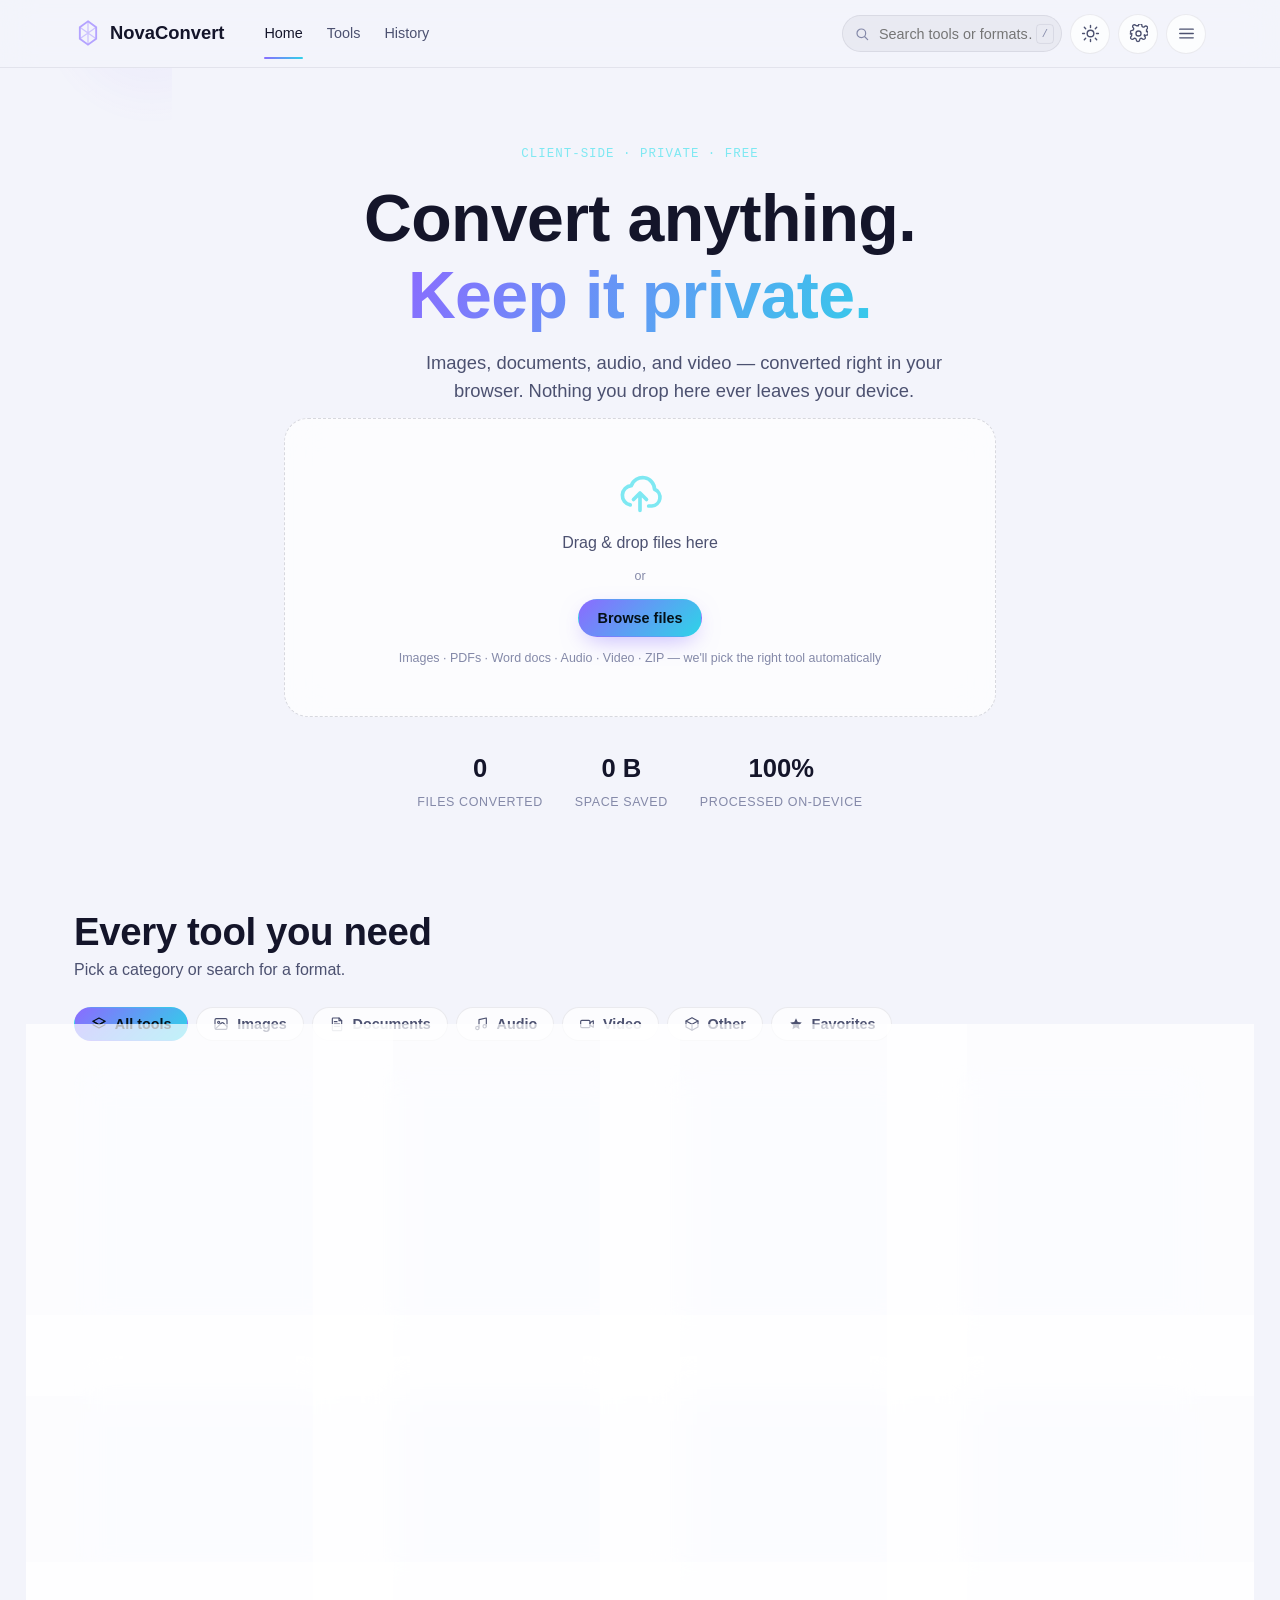
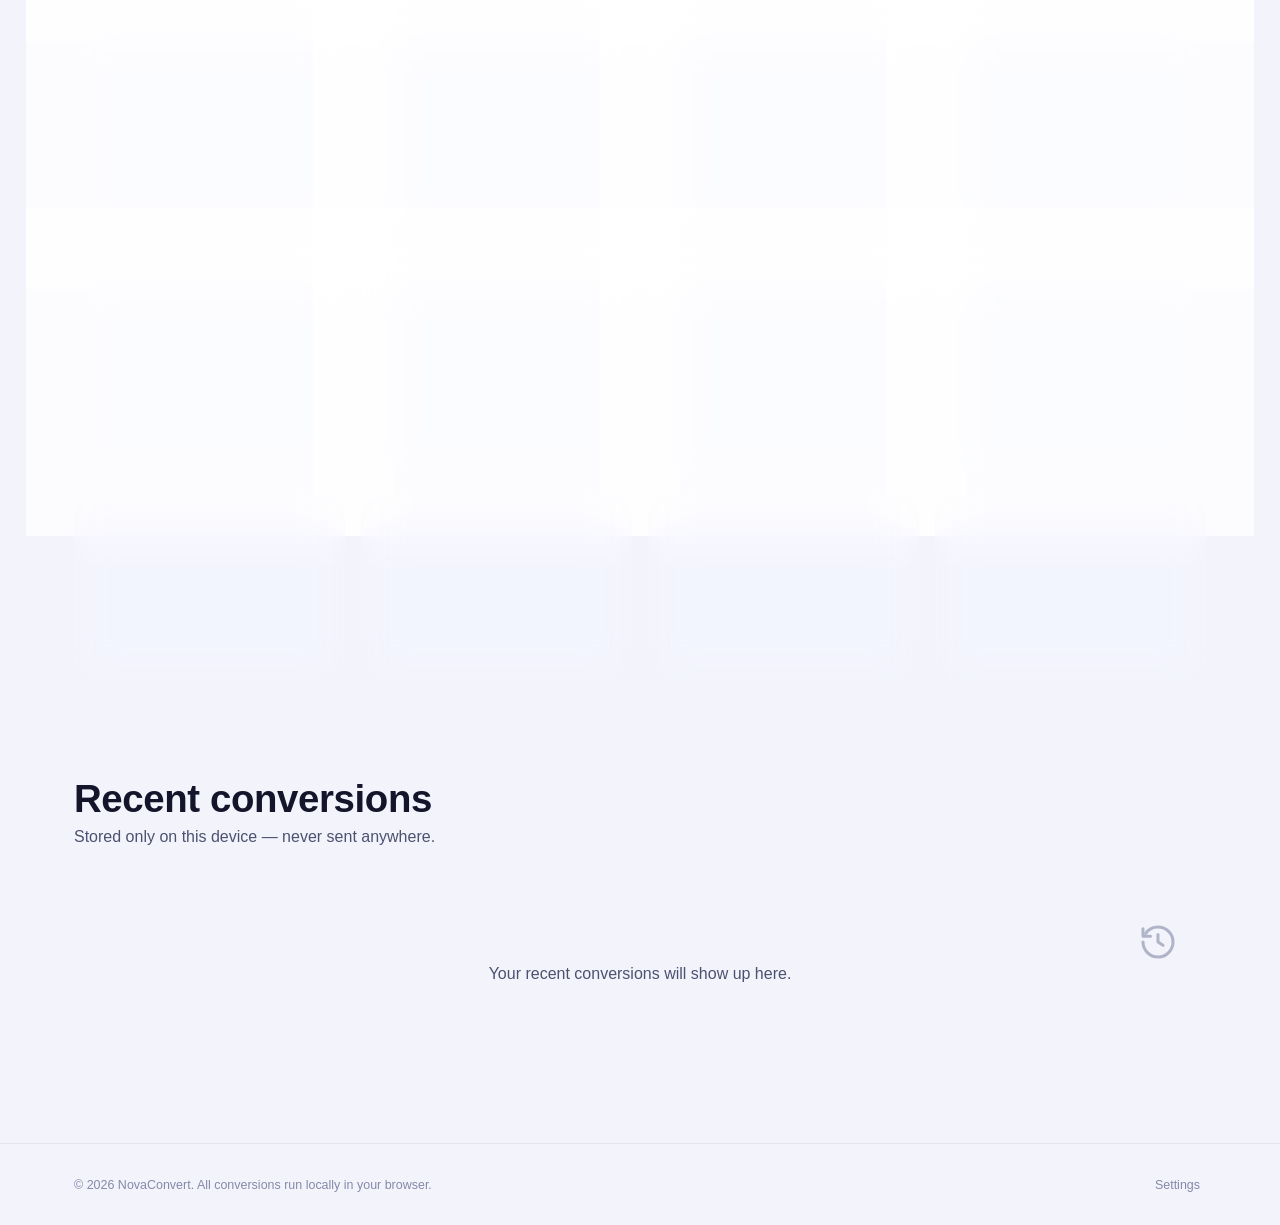
==== commit ab251450: "Add theme toggle buttons to index.html" ====
--- a/index.html
+++ b/index.html
@@ -86,7 +86,7 @@
         <input type="search" id="searchInput" class="text-input" placeholder="Search tools or formats…" aria-label="Search tools or formats">
         <span class="search-kbd">/</span>
       </div>
-
+      <button class="icon-btn" id="themeToggle" aria-label="Toggle dark or light theme"><svg><use href="#icon-sun"></use></svg></button>
       <button class="icon-btn" id="settingsBtn" aria-label="Open settings"><svg><use href="#icon-settings"></use></svg></button>
       <button class="icon-btn mobile-only" id="navToggle" aria-label="Open menu" aria-expanded="false"><svg><use href="#icon-menu"></use></svg></button>
     </div>
@@ -101,7 +101,7 @@
     <a href="#tools" data-i18n="navTools">Tools</a>
     <a href="#history" data-i18n="navHistory">History</a>
     <hr style="border-color:var(--surface-border);width:100%">
-    
+    <button class="btn btn-ghost btn-block" id="mobileThemeToggle"><svg width="16" height="16"><use href="#icon-sun"></use></svg> Toggle theme</button>
     <button class="btn btn-ghost btn-block" id="mobileSettingsBtn"><svg width="16" height="16"><use href="#icon-settings"></use></svg> Settings</button>
   </nav>
 </div>
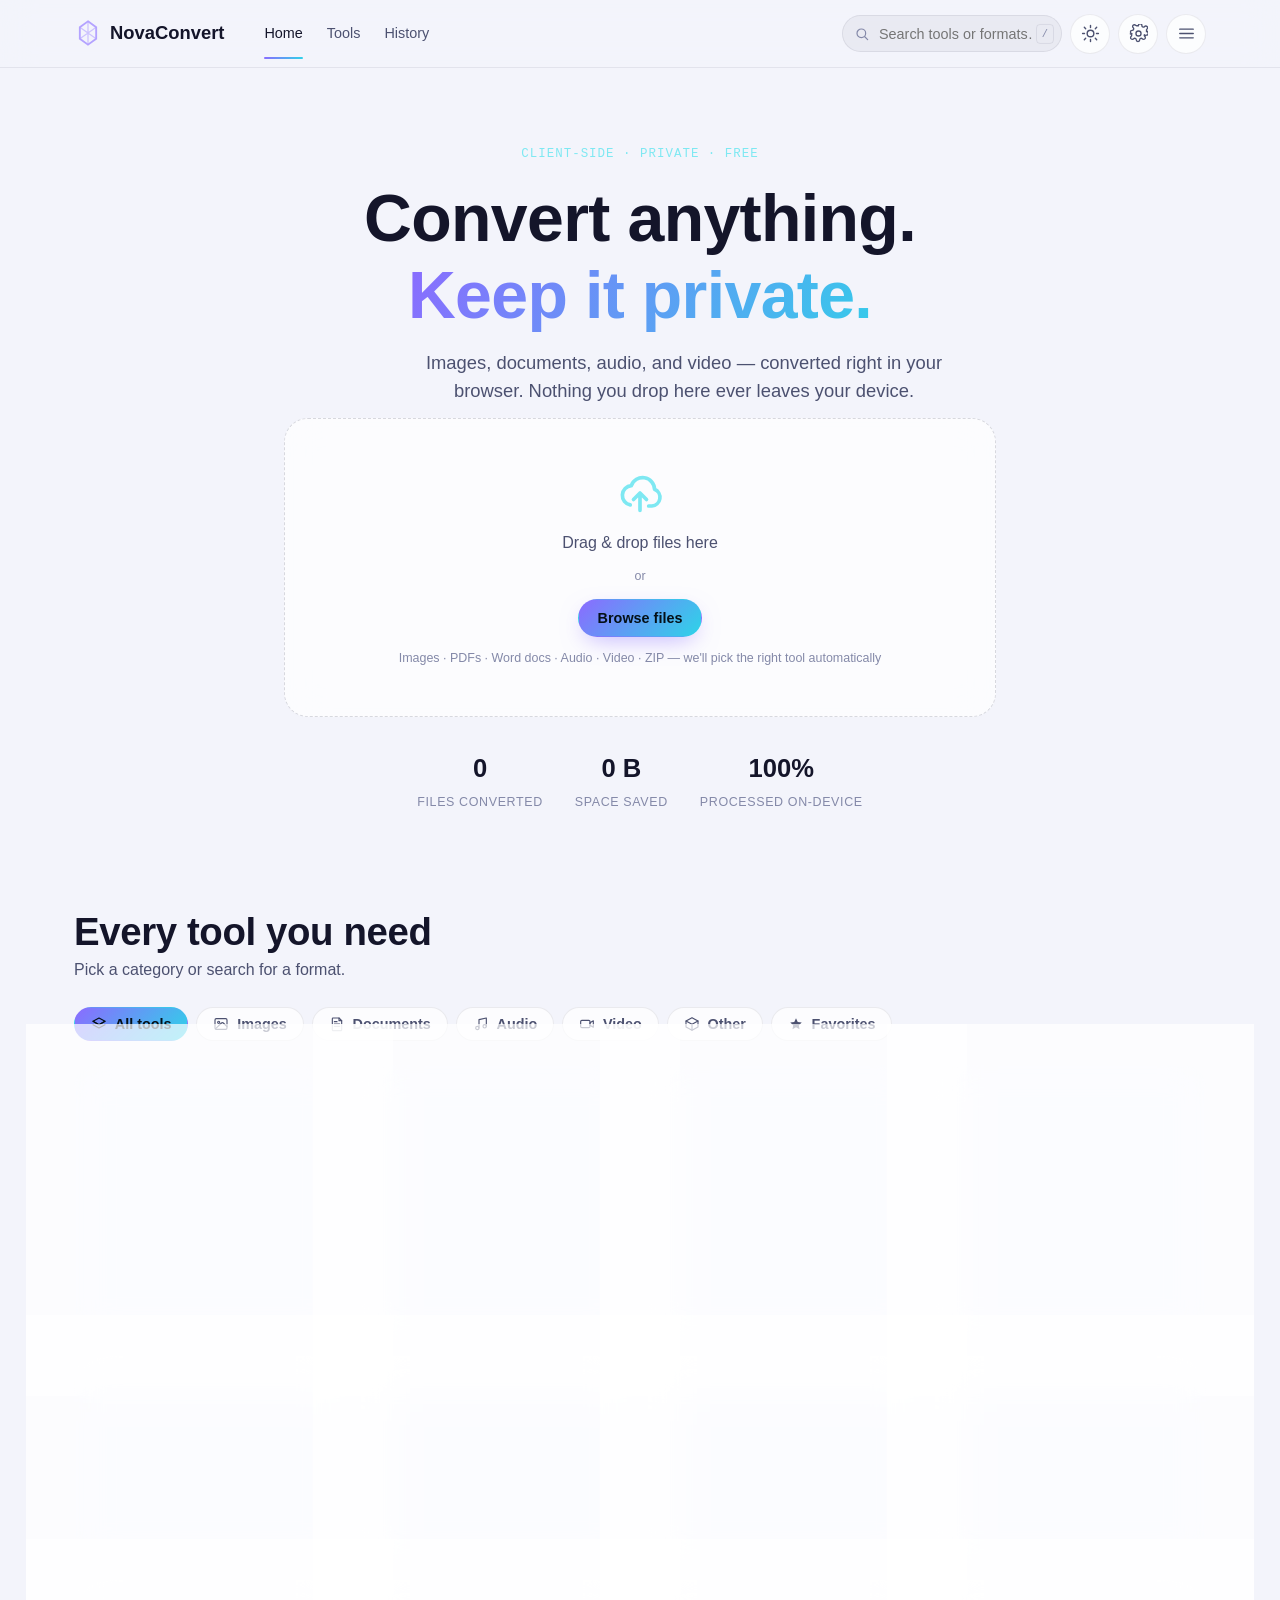
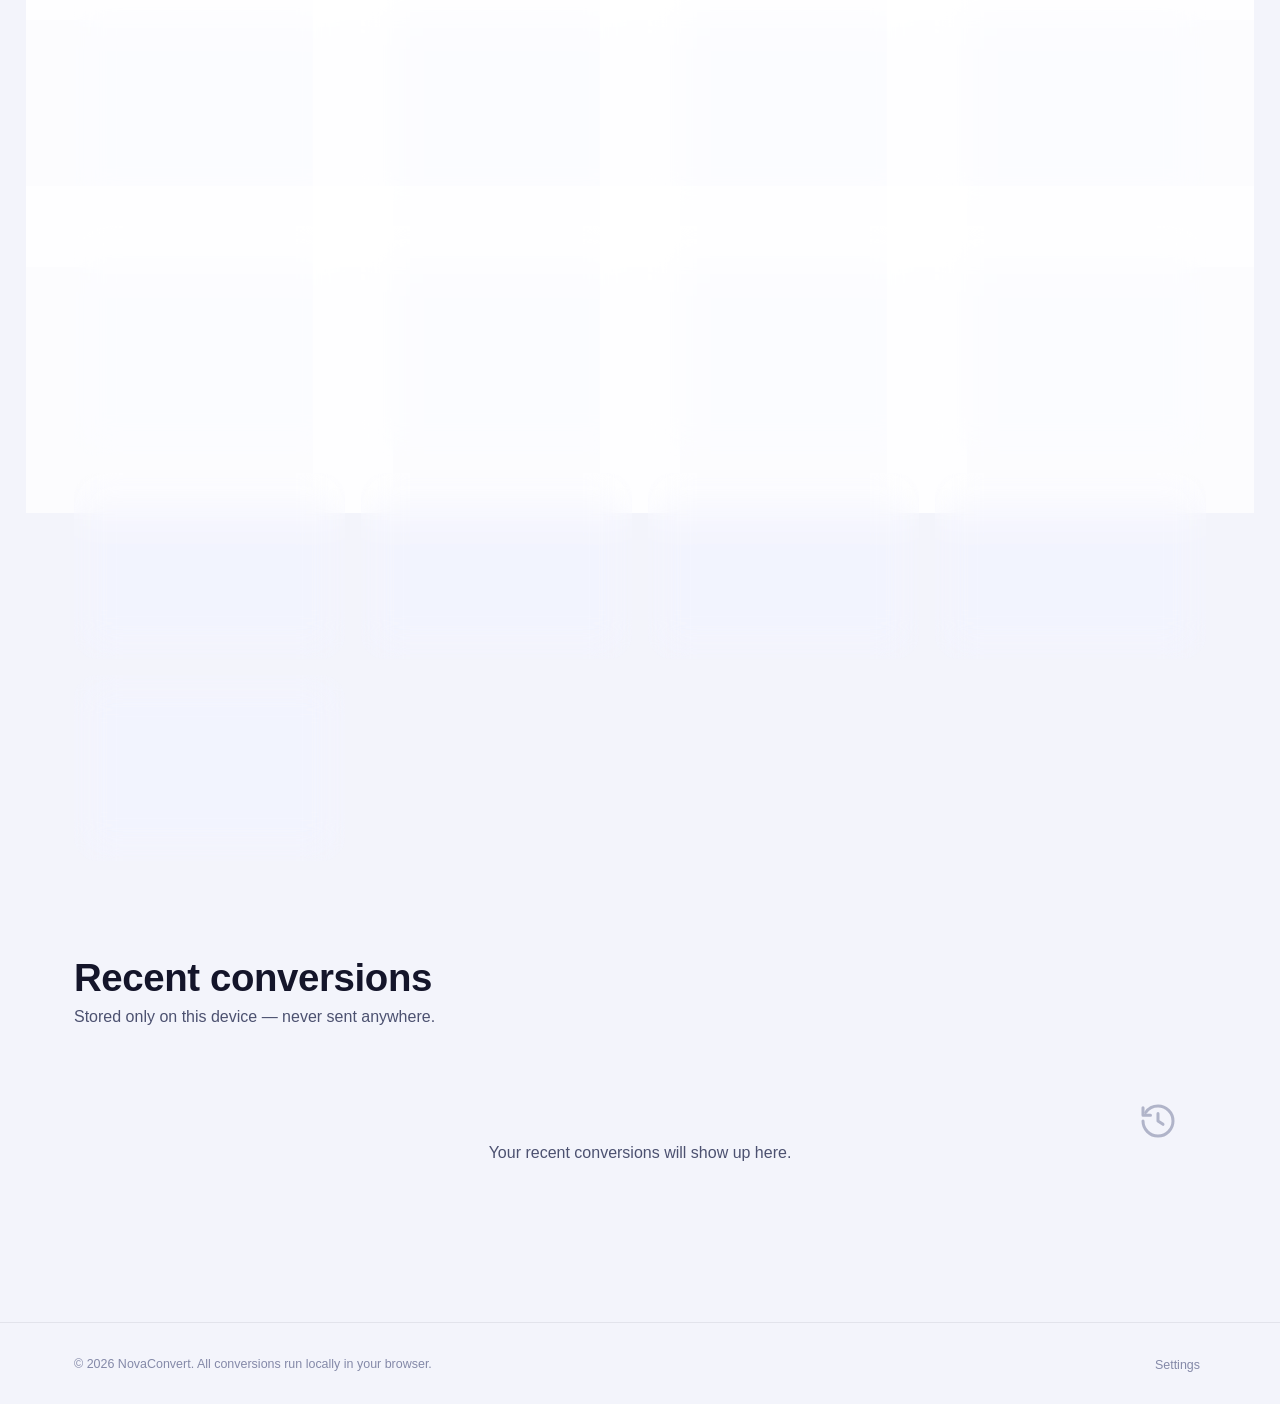
==== commit 1d52a42e: "Describe your changes" ====
--- a/index.html
+++ b/index.html
@@ -14,11 +14,11 @@
 <link rel="preconnect" href="https://fonts.gstatic.com" crossorigin>
 <link href="https://fonts.googleapis.com/css2?family=Space+Grotesk:wght@500;600;700&family=Inter:wght@400;500;600;700&family=JetBrains+Mono:wght@400;500&display=swap" rel="stylesheet">
 
-<link rel="stylesheet" href="css/tokens.css">
-<link rel="stylesheet" href="css/base.css">
-<link rel="stylesheet" href="css/components.css">
-<link rel="stylesheet" href="css/animations.css">
-<link rel="stylesheet" href="css/responsive.css">
+<link rel="stylesheet" href="css/tokens.css?v=3">
+<link rel="stylesheet" href="css/base.css?v=3">
+<link rel="stylesheet" href="css/components.css?v=3">
+<link rel="stylesheet" href="css/animations.css?v=3">
+<link rel="stylesheet" href="css/responsive.css?v=3">
 
 <meta property="og:title" content="NovaConvert — Online File Converter">
 <meta property="og:description" content="Convert images, documents, audio, and video entirely in your browser. Private by default.">
@@ -289,7 +289,7 @@
 <!-- ==================== Toasts ==================== -->
 <div class="toast-region" id="toastRegion" aria-live="polite"></div>
 
-<script type="module" src="js/app.js"></script>
+<script type="module" src="js/app.js?v=3"></script>
 <script>
   document.getElementById("footerSettingsBtn")?.addEventListener("click", () => document.getElementById("settingsBtn").click());
 </script>
--- a/css/components.css
+++ b/css/components.css
@@ -199,9 +199,18 @@
 }
 .file-thumb-icon { width: 42px; height: 42px; border-radius: 8px; background: var(--surface-strong); display: flex; align-items: center; justify-content: center; flex-shrink: 0; color: var(--cyan-soft); }
 .file-thumb-icon svg { width: 20px; height: 20px; }
-.file-meta { min-width: 0; flex: 1; }
-.file-name { font-size: var(--fs-sm); font-weight: 600; white-space: nowrap; overflow: hidden; text-overflow: ellipsis; }
-.file-sub { font-family: var(--font-mono); font-size: var(--fs-xs); color: var(--text-tertiary); }
+.file-index {
+  width: 22px; height: 22px; border-radius: var(--radius-pill); flex-shrink: 0;
+  display: flex; align-items: center; justify-content: center;
+  background: var(--gradient-brand); color: #0a0e1a; font-size: var(--fs-xs); font-weight: 700;
+  font-family: var(--font-mono);
+}
+.file-meta { min-width: 0; flex: 1; overflow: hidden; }
+.file-name {
+  font-size: var(--fs-sm); font-weight: 600; white-space: nowrap; overflow: hidden;
+  text-overflow: ellipsis; max-width: 100%;
+}
+.file-sub { font-family: var(--font-mono); font-size: var(--fs-xs); color: var(--text-tertiary); white-space: nowrap; overflow: hidden; text-overflow: ellipsis; }
 .file-actions { display: flex; align-items: center; gap: var(--sp-1); flex-shrink: 0; }
 .file-actions .icon-btn { width: 32px; height: 32px; }
 .file-actions .icon-btn svg { width: 15px; height: 15px; }
@@ -225,7 +234,8 @@
 .results-savings strong { color: var(--success); }
 .results-list { display: flex; flex-direction: column; gap: var(--sp-2); margin: var(--sp-4) 0; }
 .result-item { display: flex; align-items: center; gap: var(--sp-3); padding: var(--sp-3); background: var(--input-bg); border-radius: var(--radius-md); border: 1px solid var(--surface-border); }
-.result-size-compare { display: flex; align-items: center; gap: var(--sp-2); font-family: var(--font-mono); font-size: var(--fs-xs); color: var(--text-tertiary); }
+.result-item .file-meta { min-width: 0; }
+.result-size-compare { display: flex; align-items: center; gap: var(--sp-2); font-family: var(--font-mono); font-size: var(--fs-xs); color: var(--text-tertiary); flex-wrap: wrap; }
 .result-size-compare .before { text-decoration: line-through; }
 .result-size-compare .after { color: var(--success); font-weight: 700; }
 .results-actions { display: flex; gap: var(--sp-3); flex-wrap: wrap; }
@@ -233,8 +243,8 @@
 /* ---------------- History / Favorites list ---------------- */
 .history-list { display: flex; flex-direction: column; gap: var(--sp-2); }
 .history-item { display: flex; align-items: center; gap: var(--sp-4); padding: var(--sp-3) var(--sp-4); }
-.history-item .tool-icon { width: 34px; height: 34px; }
-.history-item .file-meta { flex: 1; }
+.history-item .tool-icon { width: 34px; height: 34px; flex-shrink: 0; }
+.history-item .file-meta { flex: 1; min-width: 0; }
 .history-item time { font-family: var(--font-mono); font-size: var(--fs-xs); color: var(--text-tertiary); flex-shrink: 0; }
 
 /* ---------------- Modals ---------------- */
@@ -294,3 +304,9 @@
 .footer-links { display: flex; gap: var(--sp-4); }
 .footer-links button { background: none; border: none; color: var(--text-tertiary); font-size: var(--fs-xs); cursor: pointer; }
 .footer-links button:hover { color: var(--text-primary); }
+
+@media (max-width: 768px) {
+  #auroraCanvas {
+    display: none !important;
+  }
+}
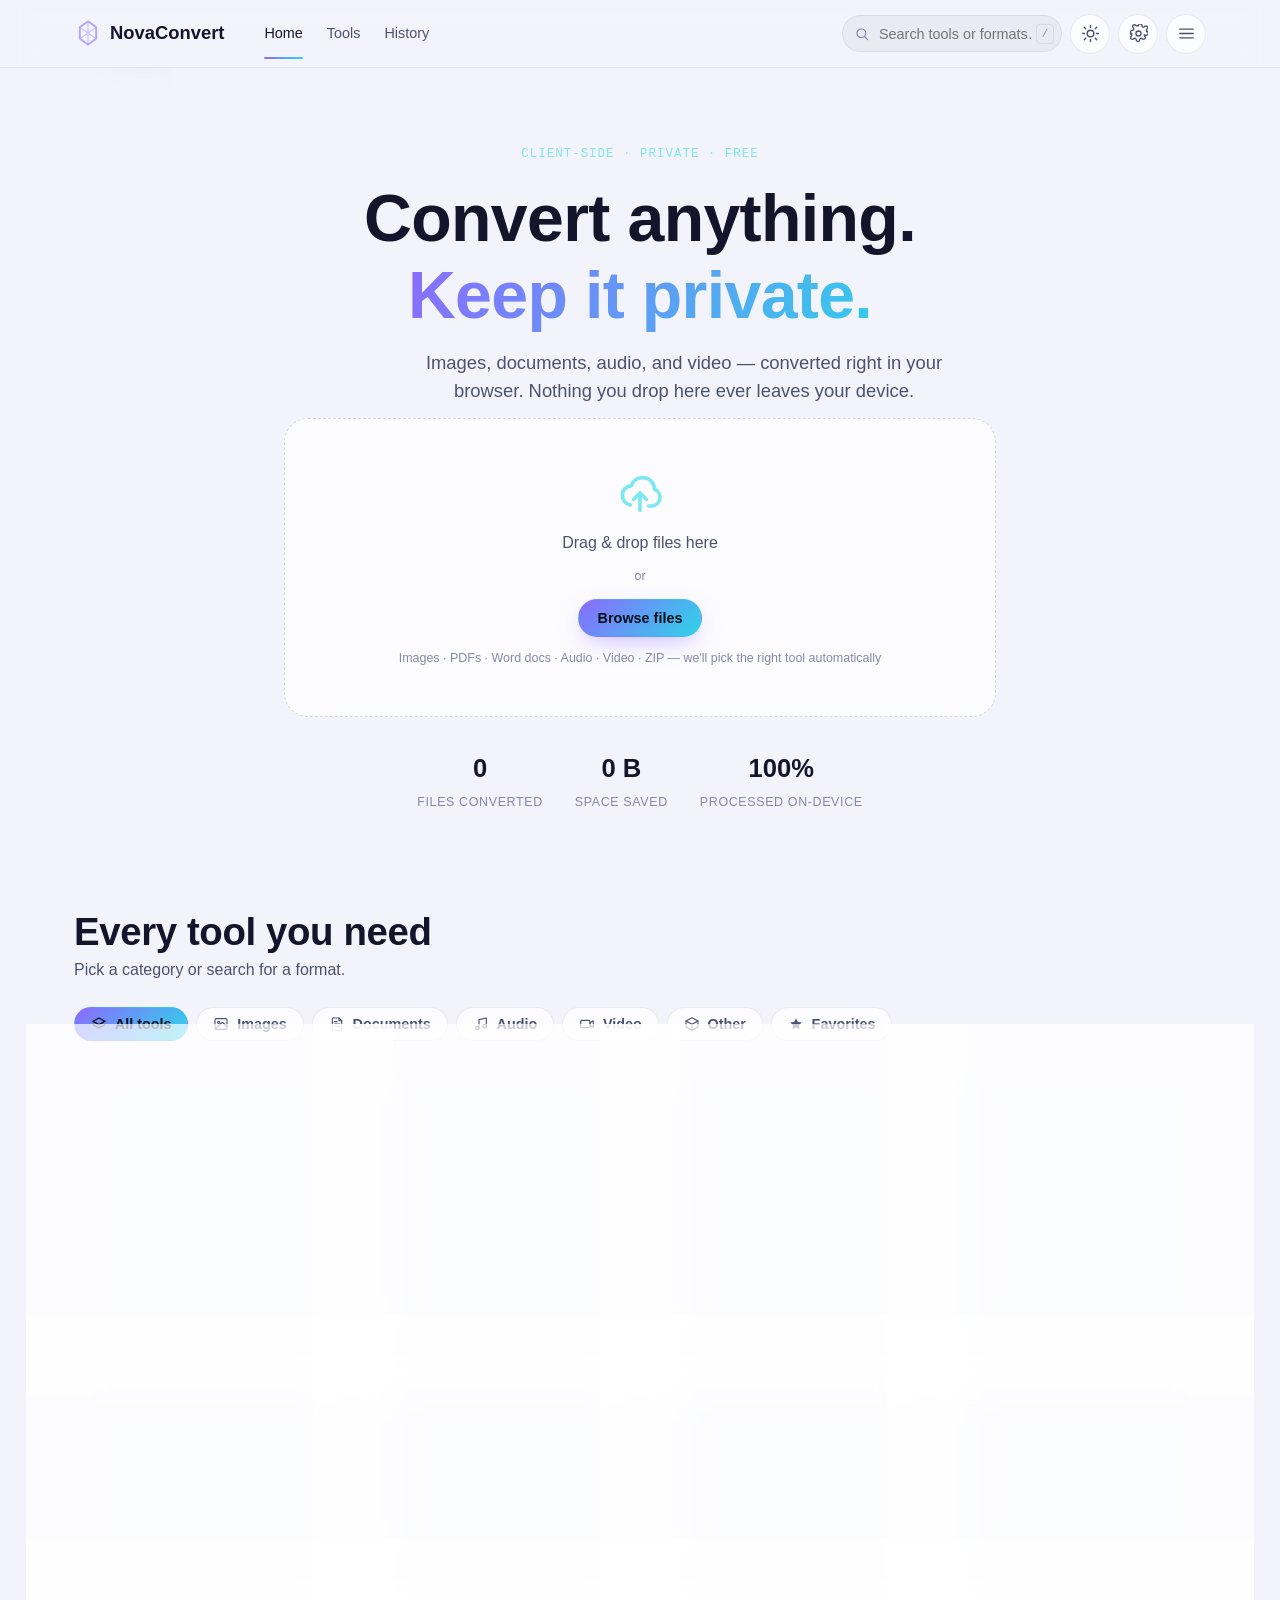
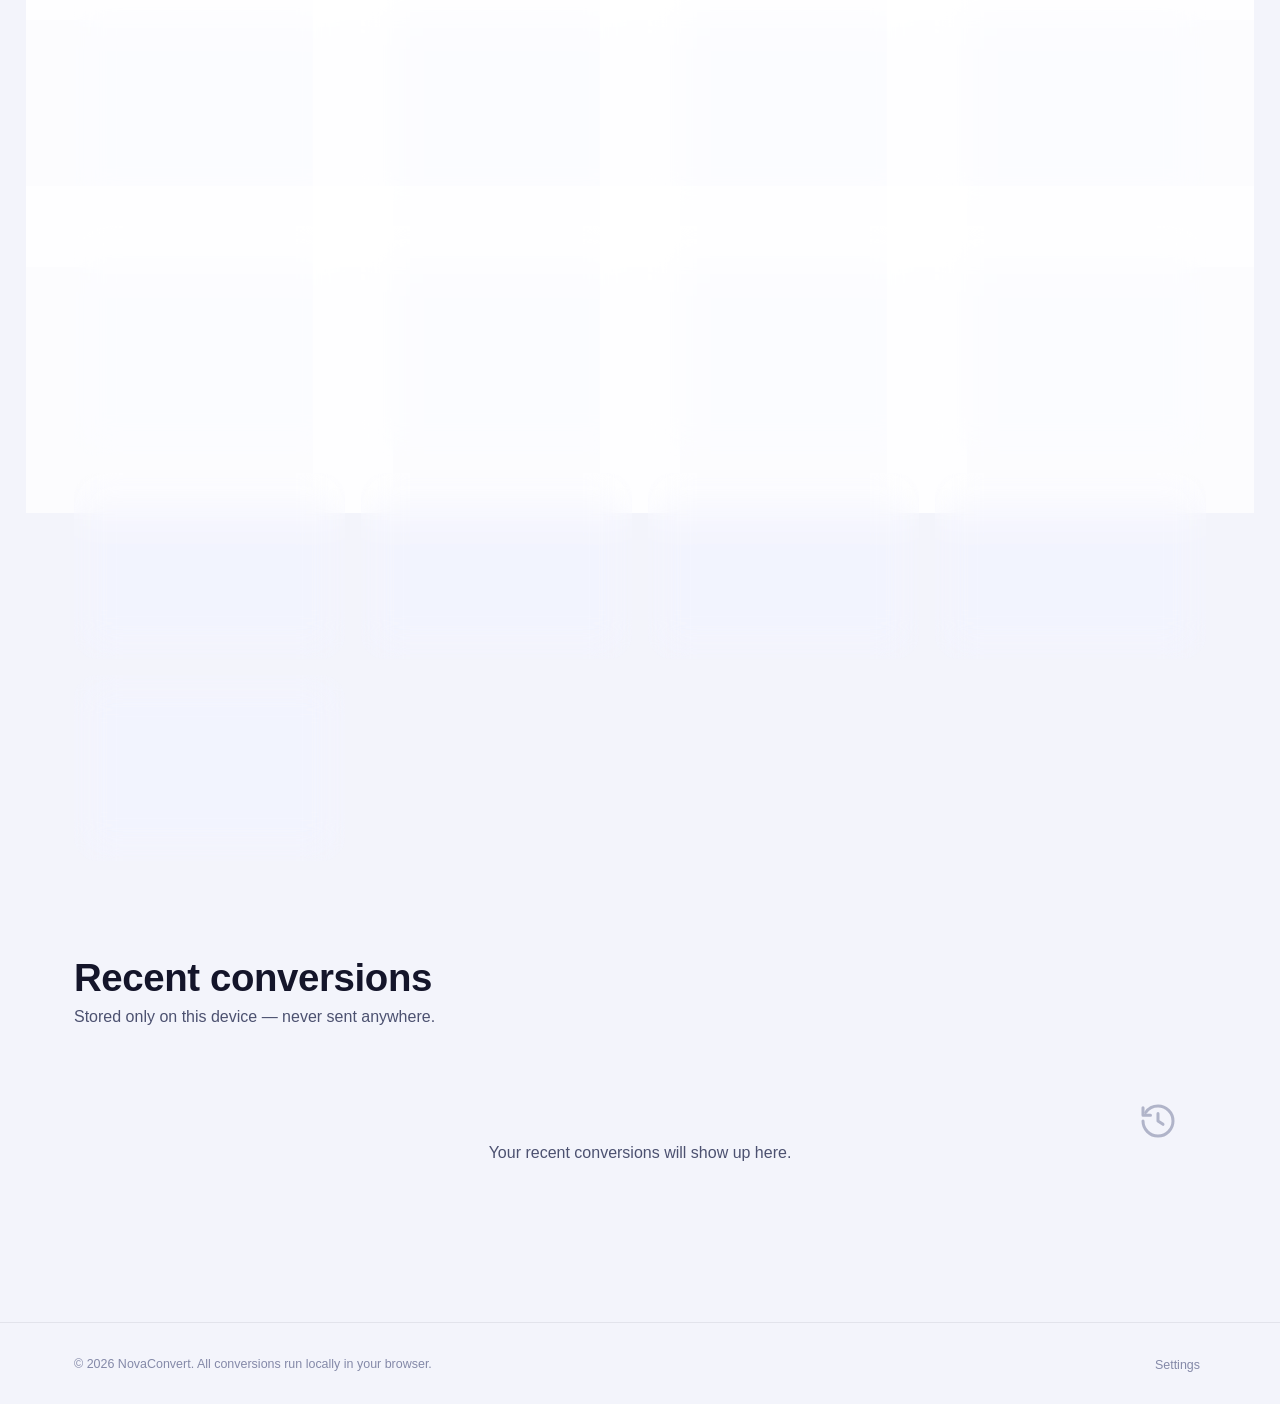
==== commit cb70d455: "Add version label to settings row in index.html" ====
--- a/index.html
+++ b/index.html
@@ -270,6 +270,7 @@
         <div><div class="settings-row-label">Conversion history</div><div class="settings-row-desc">Stored locally on this device.</div></div>
         <button class="btn btn-danger-ghost btn-sm" id="clearHistoryBtn">Clear history</button>
       </div>
+      V3
     </div>
   </div>
 </div>
